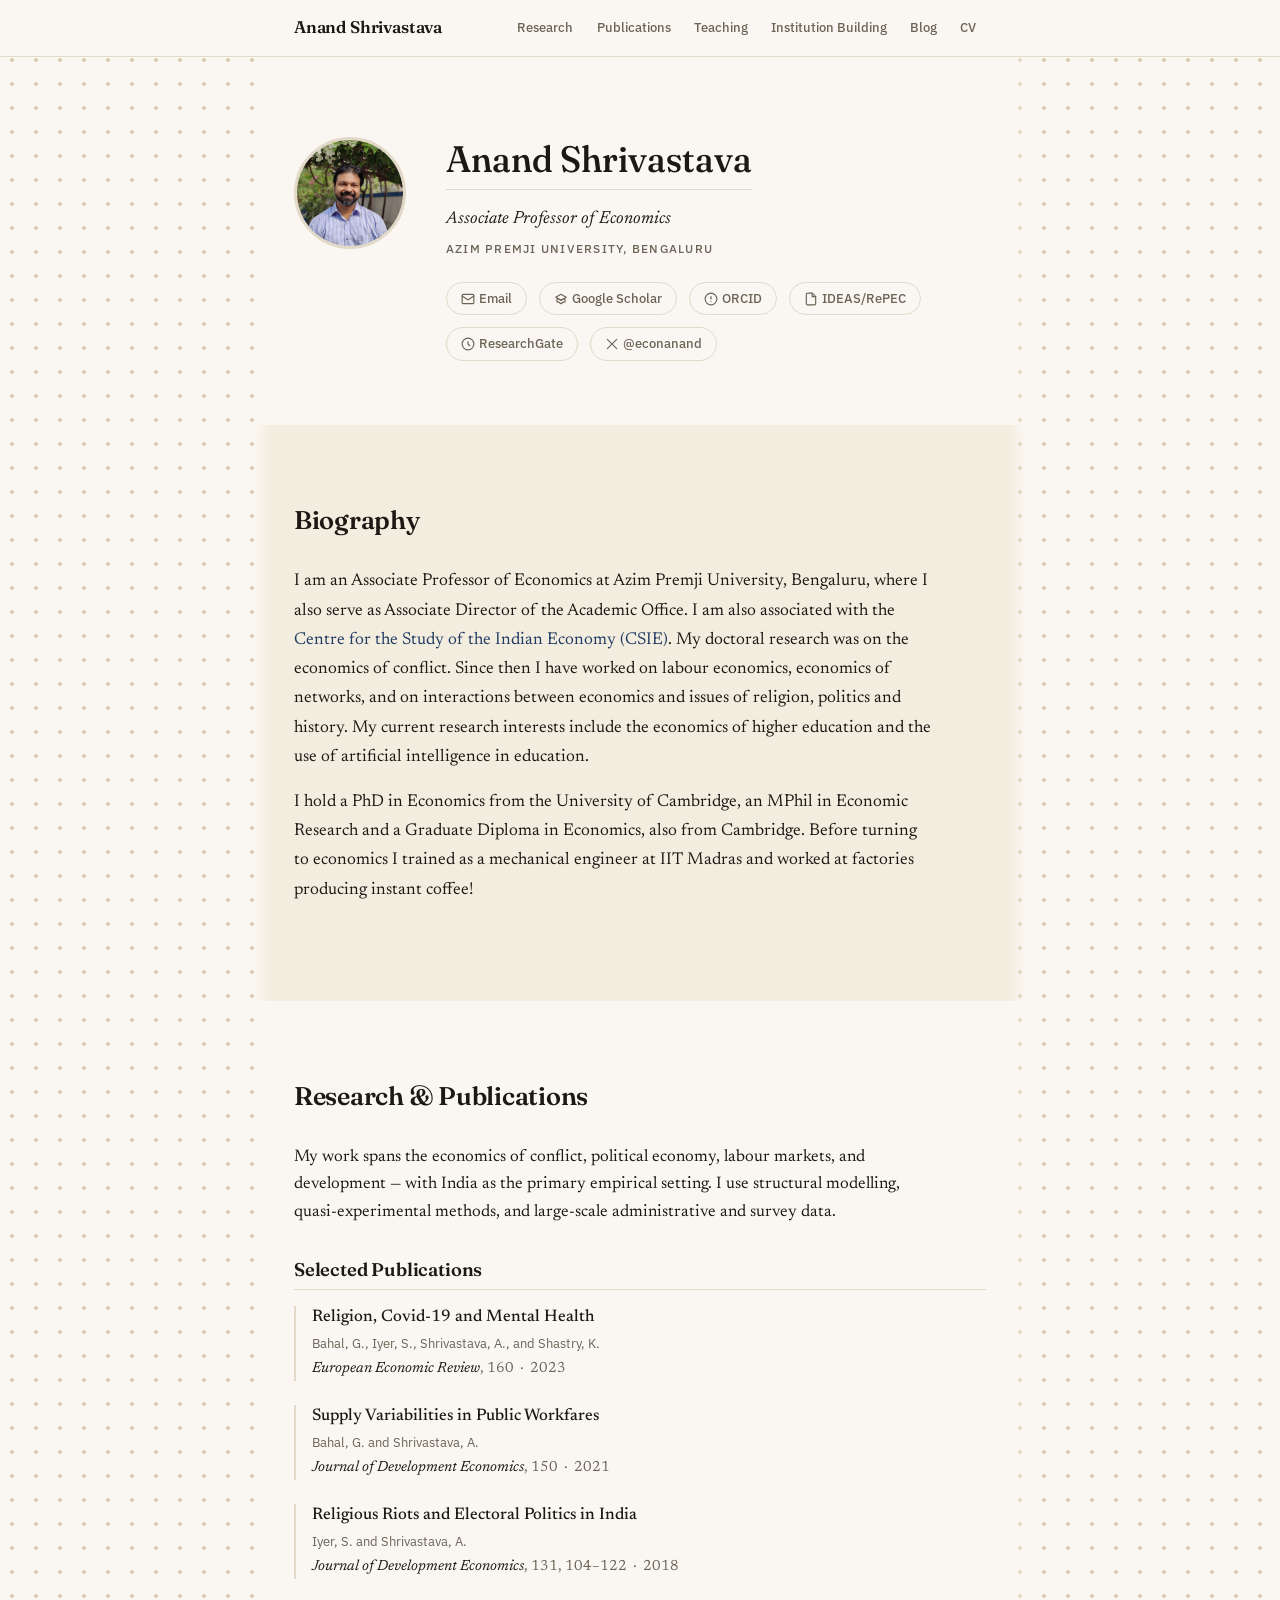
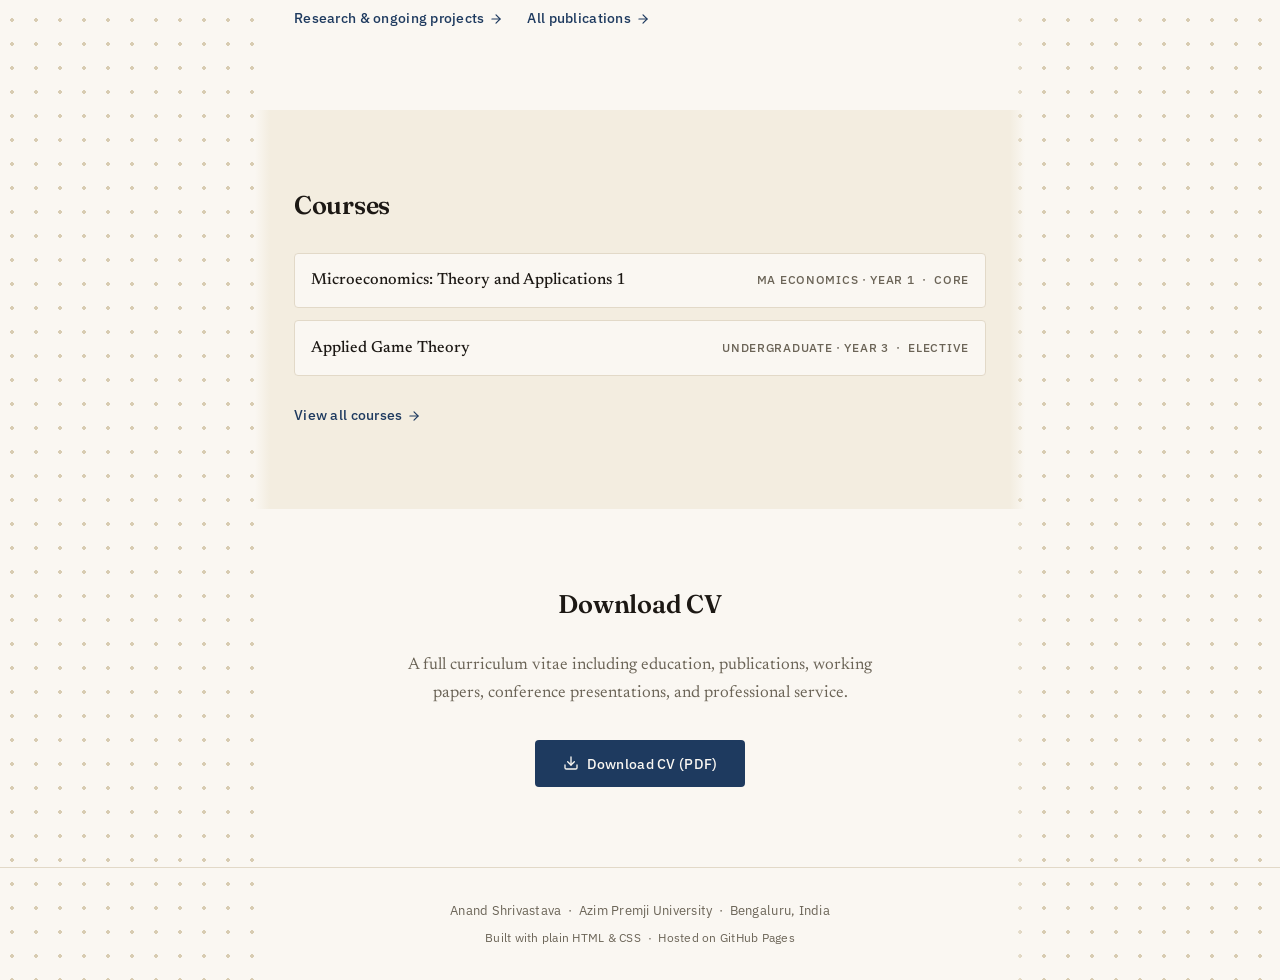
==== index.html @ 76257850 "Design QA pass: responsive nav, focus states, social meta, cleanup - Fix sticky nav clipping on mobi" ====
<!DOCTYPE html>
<html lang="en">
<head>
  <meta charset="UTF-8" />
  <meta name="viewport" content="width=device-width, initial-scale=1.0" />
  <title>Anand Shrivastava — Economist</title>
  <meta name="description" content="Anand Shrivastava — Associate Professor of Economics, Azim Premji University. Research in political economics, development economics, and applied microeconomics." />
  <link rel="preconnect" href="https://fonts.googleapis.com" />
  <link rel="preconnect" href="https://fonts.gstatic.com" crossorigin />
  <link href="https://fonts.googleapis.com/css2?family=Fraunces:opsz,wght@9..144,500;9..144,600;9..144,700&family=IBM+Plex+Sans:wght@400;500;600&family=Newsreader:ital,wght@0,400;0,500;1,400;1,500&display=swap" rel="stylesheet" />
  <meta property="og:type" content="website" />
  <meta property="og:url" content="https://anandshrivastava.in" />
  <meta property="og:title" content="Anand Shrivastava — Economist" />
  <meta property="og:description" content="Associate Professor of Economics at Azim Premji University. Research in political economics, development economics, labour markets, and networks." />
  <meta property="og:image" content="https://anandshrivastava.in/photo.jpg" />
  <meta name="twitter:card" content="summary" />
  <link rel="icon" type="image/svg+xml" href="favicon.svg" />
  <link rel="stylesheet" href="style.css" />
</head>

<body>

  <header id="topnav">
    <div class="container">
      <a href="index.html" class="nav-name">Anand Shrivastava</a>
      <nav aria-label="Site sections">
        <a href="research.html">Research</a>
        <a href="publications.html">Publications</a>
        <a href="teaching.html">Teaching</a>
        <a href="institution-building.html">Institution Building</a>
        <a href="blog.html">Blog</a>
        <a href="#cv">CV</a>
      </nav>
    </div>
  </header>

  <!-- HERO -->
  <section id="hero">
    <div class="container">
      <div class="hero-inner">

        <img src="photo.jpg" alt="Anand Shrivastava" class="avatar-photo">

        <div class="hero-text">
          <h1>Anand Shrivastava</h1>
          <p class="hero-tagline">Associate Professor of Economics</p>
          <p class="hero-inst">Azim Premji University, Bengaluru</p>

          <div class="hero-links">
            <a href="mailto:anand.shrivastava@apu.edu.in">
              <svg width="14" height="14" viewBox="0 0 24 24" fill="none" stroke="currentColor" stroke-width="2" stroke-linecap="round" stroke-linejoin="round"><rect x="2" y="4" width="20" height="16" rx="2"/><path d="m22 7-8.97 5.7a1.94 1.94 0 0 1-2.06 0L2 7"/></svg>
              Email
            </a>
            <a href="https://scholar.google.com/citations?user=zDyuGEgAAAAJ&hl=en" target="_blank" rel="noopener">
              <svg width="14" height="14" viewBox="0 0 24 24" fill="none" stroke="currentColor" stroke-width="2" stroke-linecap="round" stroke-linejoin="round"><path d="M12 14l9-5-9-5-9 5 9 5z"/><path d="M12 14l6.16-3.422a12.083 12.083 0 01.665 6.479A11.952 11.952 0 0012 20.055a11.952 11.952 0 00-6.824-2.998 12.078 12.078 0 01.665-6.479L12 14z"/></svg>
              Google Scholar
            </a>
            <a href="https://orcid.org/0000-0001-5872-5360" target="_blank" rel="noopener">
              <svg width="14" height="14" viewBox="0 0 24 24" fill="none" stroke="currentColor" stroke-width="2" stroke-linecap="round" stroke-linejoin="round"><circle cx="12" cy="12" r="10"/><line x1="12" y1="8" x2="12" y2="12"/><line x1="12" y1="16" x2="12.01" y2="16"/></svg>
              ORCID
            </a>
            <a href="https://econpapers.repec.org/RAS/psh938.htm" target="_blank" rel="noopener">
              <svg width="14" height="14" viewBox="0 0 24 24" fill="none" stroke="currentColor" stroke-width="2" stroke-linecap="round" stroke-linejoin="round"><path d="M14 2H6a2 2 0 0 0-2 2v16a2 2 0 0 0 2 2h12a2 2 0 0 0 2-2V8z"/><polyline points="14 2 14 8 20 8"/></svg>
              IDEAS/RePEC
            </a>
            <a href="https://www.researchgate.net/profile/Anand-Shrivastava-3" target="_blank" rel="noopener">
              <svg width="14" height="14" viewBox="0 0 24 24" fill="none" stroke="currentColor" stroke-width="2" stroke-linecap="round" stroke-linejoin="round"><circle cx="12" cy="12" r="10"/><path d="M12 8v4l3 3"/></svg>
              ResearchGate
            </a>
            <a href="https://x.com/econanand" target="_blank" rel="noopener">
              <svg width="14" height="14" viewBox="0 0 24 24" fill="none" stroke="currentColor" stroke-width="2" stroke-linecap="round" stroke-linejoin="round"><path d="M4 4l16 16M4 20L20 4"/></svg>
              @econanand
            </a>
          </div>
        </div>
      </div>
    </div>
  </section>

  <!-- ABOUT -->
  <section id="about">
    <div class="container">
      <h2 class="section-title">Biography</h2>

      <p>
        I am an Associate Professor of Economics at Azim Premji University, Bengaluru,
        where I also serve as Associate Director of the Academic Office. I am also
        associated with the <a href="https://azimpremjiuniversity.edu.in/centre-for-the-study-of-the-indian-economy-csie" target="_blank" rel="noopener">Centre for the Study of the Indian Economy (CSIE)</a>.
        My doctoral research was on the economics of conflict. Since then I have worked
        on labour economics, economics of networks, and on interactions between economics
        and issues of religion, politics and history. My current research interests include
        the economics of higher education and the use of artificial intelligence in education.
      </p>
      <p>
        I hold a PhD in Economics from the University of Cambridge, an MPhil in Economic
        Research and a Graduate Diploma in Economics, also from Cambridge. Before turning
        to economics I trained as a mechanical engineer at IIT Madras and worked at
        factories producing instant coffee!
      </p>
    </div>
  </section>

  <!-- RESEARCH OVERVIEW -->
  <section id="research-overview">
    <div class="container">
      <h2 class="section-title">Research &amp; Publications</h2>

      <p style="font-size:1.05rem; color:var(--text); max-width:640px;">
        My work spans the economics of conflict, political economy, labour markets,
        and development — with India as the primary empirical setting. I use structural
        modelling, quasi-experimental methods, and large-scale administrative and survey data.
      </p>

      <h3 class="subsection-title" style="margin-top:2rem;">Selected Publications</h3>
      <div class="pub-list">

        <div class="pub-item">
          <p class="pub-title"><a href="https://doi.org/10.1016/j.euroecorev.2023.104621" target="_blank" rel="noopener">Religion, Covid-19 and Mental Health</a></p>
          <p class="pub-authors">Bahal, G., Iyer, S., Shrivastava, A., and Shastry, K.</p>
          <p class="pub-venue"><em>European Economic Review</em>, 160 &nbsp;·&nbsp; 2023</p>
        </div>

        <div class="pub-item">
          <p class="pub-title"><a href="https://doi.org/10.1016/j.jdeveco.2020.102608" target="_blank" rel="noopener">Supply Variabilities in Public Workfares</a></p>
          <p class="pub-authors">Bahal, G. and Shrivastava, A.</p>
          <p class="pub-venue"><em>Journal of Development Economics</em>, 150 &nbsp;·&nbsp; 2021</p>
        </div>

        <div class="pub-item">
          <p class="pub-title"><a href="https://doi.org/10.1016/j.jdeveco.2017.11.003" target="_blank" rel="noopener">Religious Riots and Electoral Politics in India</a></p>
          <p class="pub-authors">Iyer, S. and Shrivastava, A.</p>
          <p class="pub-venue"><em>Journal of Development Economics</em>, 131, 104–122 &nbsp;·&nbsp; 2018</p>
        </div>

      </div>

      <div style="display:flex; gap:1.5rem; flex-wrap:wrap; margin-top:1.75rem;">
        <a href="research.html" class="view-more" style="margin-top:0;">
          Research &amp; ongoing projects
          <svg width="14" height="14" viewBox="0 0 24 24" fill="none" stroke="currentColor" stroke-width="2" stroke-linecap="round" stroke-linejoin="round"><path d="M5 12h14"/><path d="m12 5 7 7-7 7"/></svg>
        </a>
        <a href="publications.html" class="view-more" style="margin-top:0;">
          All publications
          <svg width="14" height="14" viewBox="0 0 24 24" fill="none" stroke="currentColor" stroke-width="2" stroke-linecap="round" stroke-linejoin="round"><path d="M5 12h14"/><path d="m12 5 7 7-7 7"/></svg>
        </a>
      </div>
    </div>
  </section>

  <!-- TEACHING OVERVIEW -->
  <section id="teaching-overview">
    <div class="container">
      <h2 class="section-title">Courses</h2>

      <div class="course-list">
        <div class="course-item">
          <span class="course-name">Microeconomics: Theory and Applications 1</span>
          <span class="course-meta">MA Economics · Year 1 &nbsp;·&nbsp; Core</span>
        </div>
        <div class="course-item">
          <span class="course-name">Applied Game Theory</span>
          <span class="course-meta">Undergraduate · Year 3 &nbsp;·&nbsp; Elective</span>
        </div>
      </div>

      <a href="teaching.html" class="view-more">
        View all courses
        <svg width="14" height="14" viewBox="0 0 24 24" fill="none" stroke="currentColor" stroke-width="2" stroke-linecap="round" stroke-linejoin="round"><path d="M5 12h14"/><path d="m12 5 7 7-7 7"/></svg>
      </a>
    </div>
  </section>

  <!-- CV -->
  <section id="cv">
    <div class="container">
      <h2 class="section-title">Download CV</h2>
      <p>
        A full curriculum vitae including education, publications, working papers,
        conference presentations, and professional service.
      </p>
      <a href="cv.pdf" class="btn-primary" download>
        <svg width="16" height="16" viewBox="0 0 24 24" fill="none" stroke="currentColor" stroke-width="2" stroke-linecap="round" stroke-linejoin="round"><path d="M21 15v4a2 2 0 0 1-2 2H5a2 2 0 0 1-2-2v-4"/><polyline points="7 10 12 15 17 10"/><line x1="12" y1="15" x2="12" y2="3"/></svg>
        Download CV (PDF)
      </a>
    </div>
  </section>

  <footer>
    <div class="container">
      <p>
        Anand Shrivastava &nbsp;·&nbsp;
        <a href="https://azimpremjiuniversity.edu.in/people/anand-shrivastava" target="_blank" rel="noopener">Azim Premji University</a>
        &nbsp;·&nbsp; Bengaluru, India
      </p>
      <p style="margin-top:0.4rem; font-size:0.75rem;">
        Built with plain HTML &amp; CSS &nbsp;·&nbsp; Hosted on
        <a href="https://pages.github.com" target="_blank" rel="noopener">GitHub Pages</a>
      </p>
    </div>
  </footer>

</body>
</html>
---- style.css ----
/* =====================================================================
   DESIGN TOKENS
   ===================================================================== */
:root {
  --font-serif:   'Newsreader', 'Iowan Old Style', Georgia, serif;
  --font-display: 'Fraunces', 'Iowan Old Style', Georgia, serif;
  --font-sans:    'IBM Plex Sans', system-ui, -apple-system, sans-serif;

  --accent:      #1e3a5f;   /* deep ink navy */
  --accent-dim:  #e1e7ef;   /* faint navy on paper */
  --text:        #1c1814;   /* warm ink */
  --muted:       #6b6457;   /* warm gray */
  --border:      #e2d9c8;   /* warm tan */
  --bg:          #faf7f2;   /* warm paper */
  --bg-alt:      #f3ede0;   /* cream */
  --max-w:       740px;
  --section-gap: 5rem;
}

/* =====================================================================
   RESET & BASE
   ===================================================================== */
*, *::before, *::after { box-sizing: border-box; margin: 0; padding: 0; }

html { scroll-behavior: smooth; font-size: 16px; }

body {
  font-family: var(--font-serif);
  color: var(--text);
  background-color: var(--bg);
  background-image: radial-gradient(circle, #d8ccb2 2px, transparent 2px);
  background-size: 24px 24px;
  line-height: 1.65;
  -webkit-font-smoothing: antialiased;
  text-rendering: optimizeLegibility;
}

a { color: var(--accent); text-decoration: none; }
a:hover { text-decoration: underline; }

/* Keyboard focus — visible only for keyboard users, not mouse clicks */
a:focus-visible,
button:focus-visible {
  outline: 2px solid var(--accent);
  outline-offset: 2px;
  border-radius: 2px;
}

h1, h2, h3 {
  font-family: var(--font-display);
  font-weight: 600;
  line-height: 1.2;
  letter-spacing: -0.01em;
}

ul { list-style: none; }

img { max-width: 100%; display: block; }

/* =====================================================================
   LAYOUT HELPERS
   ===================================================================== */
.container {
  max-width: var(--max-w);
  margin: 0 auto;
  padding: 0 1.5rem;
}

section {
  padding: var(--section-gap) 0;
  background: linear-gradient(
    to right,
    transparent calc(50% - 385px),
    var(--bg) calc(50% - 370px),
    var(--bg) calc(50% + 370px),
    transparent calc(50% + 385px)
  );
}
section:nth-of-type(even) {
  background: linear-gradient(
    to right,
    transparent calc(50% - 385px),
    var(--bg-alt) calc(50% - 370px),
    var(--bg-alt) calc(50% + 370px),
    transparent calc(50% + 385px)
  );
}

.section-label {
  font-family: var(--font-sans);
  font-size: 0.72rem;
  font-weight: 500;
  letter-spacing: 0.14em;
  text-transform: uppercase;
  color: var(--accent);
  margin-bottom: 0.6rem;
}

.section-title {
  font-size: 1.6rem;
  font-variation-settings: "opsz" 36;
  margin-bottom: 2rem;
  color: var(--text);
}

/* =====================================================================
   TOP NAV
   ===================================================================== */
#topnav {
  position: sticky;
  top: 0;
  z-index: 100;
  background: rgba(250, 247, 242, 0.9);
  backdrop-filter: blur(8px);
  -webkit-backdrop-filter: blur(8px);
  border-bottom: 1px solid var(--border);
}

#topnav .container {
  display: flex;
  align-items: center;
  justify-content: space-between;
  min-height: 3.5rem;
  gap: 1rem;
}

#topnav .nav-name {
  font-family: var(--font-display);
  font-weight: 600;
  font-size: 1.05rem;
  color: var(--text);
  white-space: nowrap;
  flex-shrink: 0;
  letter-spacing: -0.01em;
}

#topnav .nav-name:hover { text-decoration: none; color: var(--accent); }

#topnav nav {
  display: flex;
  gap: 0.25rem;
  flex-wrap: wrap;
  justify-content: flex-end;
}

#topnav nav a {
  font-family: var(--font-sans);
  font-size: 0.82rem;
  font-weight: 500;
  color: var(--muted);
  padding: 0.3rem 0.6rem;
  border-radius: 4px;
  transition: color 0.15s, background 0.15s;
}

#topnav nav a:hover,
#topnav nav a.active {
  color: var(--accent);
  background: var(--accent-dim);
  text-decoration: none;
}

/* =====================================================================
   HERO
   ===================================================================== */
#hero {
  padding: 5rem 0 4rem;
  background: linear-gradient(
    to right,
    transparent calc(50% - 385px),
    var(--bg) calc(50% - 370px),
    var(--bg) calc(50% + 370px),
    transparent calc(50% + 385px)
  );
}

.hero-inner {
  display: flex;
  align-items: flex-start;
  gap: 2.5rem;
}

.avatar-photo {
  width: 112px;
  height: 112px;
  border-radius: 50%;
  object-fit: cover;
  flex-shrink: 0;
  border: 3px solid var(--border);
}

.hero-text h1 {
  font-family: var(--font-display);
  font-size: clamp(1.7rem, 4vw, 2.3rem);
  font-variation-settings: "opsz" 72, "SOFT" 50;
  font-weight: 500;
  margin-bottom: 0.9rem;
  letter-spacing: 0;
  display: inline-block;
  padding-bottom: 0.5rem;
  border-bottom: 1px solid var(--border);
}

.hero-tagline {
  font-family: var(--font-serif);
  font-style: italic;
  font-size: 1.1rem;
  color: var(--text);
  margin-bottom: 0.25rem;
}

.hero-inst {
  font-family: var(--font-sans);
  font-size: 0.78rem;
  font-weight: 500;
  color: var(--muted);
  margin-bottom: 1.5rem;
  text-transform: uppercase;
  letter-spacing: 0.1em;
}

.hero-links {
  display: flex;
  flex-wrap: wrap;
  gap: 0.75rem;
}

.hero-links a {
  font-family: var(--font-sans);
  display: inline-flex;
  align-items: center;
  gap: 0.3rem;
  font-size: 0.82rem;
  font-weight: 500;
  color: var(--muted);
  background: var(--bg);
  border: 1px solid var(--border);
  border-radius: 20px;
  padding: 0.3rem 0.85rem;
  transition: color 0.15s, border-color 0.15s;
}

.hero-links a:hover {
  color: var(--accent);
  border-color: var(--accent);
  text-decoration: none;
}

/* =====================================================================
   ABOUT
   ===================================================================== */
#about p {
  font-size: 1.075rem;
  color: var(--text);
  max-width: 640px;
  margin-bottom: 1rem;
  line-height: 1.7;
}

/* =====================================================================
   PUBLICATIONS / PUB LIST
   ===================================================================== */
.pub-list { display: flex; flex-direction: column; gap: 1.5rem; }

.pub-item {
  padding-left: 1rem;
  border-left: 2px solid var(--border);
  transition: border-color 0.15s;
}

.pub-item:hover { border-left-color: var(--accent); }

.pub-title {
  font-family: var(--font-serif);
  font-size: 1.05rem;
  font-weight: 500;
  color: var(--text);
  margin-bottom: 0.2rem;
  line-height: 1.4;
}

.pub-authors {
  font-family: var(--font-sans);
  font-size: 0.82rem;
  font-weight: 400;
  color: var(--muted);
  margin-bottom: 0.15rem;
}

.pub-venue {
  font-family: var(--font-serif);
  font-size: 0.92rem;
  color: var(--muted);
}

.pub-venue em { font-style: italic; color: var(--text); }

.pub-title a { color: var(--text); }

.pub-title a:hover {
  color: var(--accent);
  text-decoration: underline;
}

.pub-badge {
  font-family: var(--font-sans);
  display: inline-block;
  font-size: 0.7rem;
  font-weight: 500;
  background: var(--accent-dim);
  color: var(--accent);
  border-radius: 2px;
  padding: 0.12rem 0.5rem;
  margin-left: 0.5rem;
  vertical-align: middle;
  letter-spacing: 0.05em;
  text-transform: uppercase;
}

/* =====================================================================
   SUBSECTION TITLES & PROJECT LIST
   ===================================================================== */
.subsection-title {
  font-family: var(--font-display);
  font-size: 1.15rem;
  font-weight: 600;
  color: var(--text);
  margin-bottom: 1rem;
  padding-bottom: 0.5rem;
  border-bottom: 1px solid var(--border);
}

.project-list li {
  padding: 0.85rem 0;
  border-bottom: 1px solid var(--border);
  font-family: var(--font-serif);
  font-size: 1rem;
  color: var(--text);
  line-height: 1.55;
}

.project-list li:last-child { border-bottom: none; }

.project-list li strong { color: var(--text); font-weight: 500; }

.project-collab {
  font-family: var(--font-serif);
  font-style: italic;
  display: block;
  font-size: 0.9rem;
  color: var(--muted);
  margin-top: 0.25rem;
}

/* =====================================================================
   RESEARCH — interactive two-column layout
   ===================================================================== */
.research-layout {
  display: grid;
  grid-template-columns: 175px 1fr;
  gap: 3rem;
  align-items: start;
}

.research-sidebar {
  position: sticky;
  top: 4.5rem;
}

.sidebar-label {
  font-family: var(--font-sans);
  font-size: 0.7rem;
  font-weight: 500;
  letter-spacing: 0.12em;
  text-transform: uppercase;
  color: var(--muted);
  margin-bottom: 0.75rem;
}

.theme-pills {
  display: flex;
  flex-direction: column;
  gap: 0.45rem;
}

.theme-pill {
  display: block;
  width: 100%;
  padding: 0.4rem 0.85rem;
  border-radius: 20px;
  font-family: var(--font-sans);
  font-size: 0.8rem;
  font-weight: 500;
  color: var(--muted);
  background: var(--bg);
  border: 1px solid var(--border);
  cursor: pointer;
  text-align: left;
  line-height: 1.4;
  transition: color 0.15s, background 0.15s, border-color 0.15s;
}

.theme-pill:hover {
  color: var(--accent);
  border-color: var(--accent);
  background: var(--accent-dim);
}

.theme-pill.active {
  color: var(--accent);
  background: var(--accent-dim);
  border-color: var(--accent);
  font-weight: 600;
}

.research-narrative { min-width: 0; }

.research-para {
  font-family: var(--font-serif);
  font-size: 1.075rem;
  color: var(--text);
  margin-bottom: 1.25rem;
  padding: 0.5rem 0.75rem;
  margin-left: -0.75rem;
  border-radius: 6px;
  line-height: 1.7;
}

.research-para:last-child { margin-bottom: 0; }

@keyframes highlight-fade {
  0%   { background-color: #f5e9c4; }
  65%  { background-color: #f5e9c4; }
  100% { background-color: transparent; }
}

.research-para.highlight {
  animation: highlight-fade 2s ease forwards;
}

/* =====================================================================
   TEACHING — summary list (homepage)
   ===================================================================== */
.course-list { display: flex; flex-direction: column; gap: 0.75rem; }

.course-item {
  display: flex;
  align-items: baseline;
  justify-content: space-between;
  gap: 1rem;
  padding: 0.85rem 1rem;
  background: var(--bg);
  border: 1px solid var(--border);
  border-radius: 4px;
  flex-wrap: wrap;
}

.course-name {
  font-family: var(--font-serif);
  font-size: 1rem;
  font-weight: 500;
  color: var(--text);
}

.course-meta {
  font-family: var(--font-sans);
  font-size: 0.74rem;
  font-weight: 500;
  color: var(--muted);
  white-space: nowrap;
  letter-spacing: 0.06em;
  text-transform: uppercase;
}

/* =====================================================================
   TEACHING — detailed course cards (teaching page)
   ===================================================================== */
.course-cards {
  display: flex;
  flex-direction: column;
  gap: 2rem;
}

.course-card {
  padding: 1.5rem;
  border: 1px solid var(--border);
  border-radius: 4px;
  background: var(--bg);
}

.course-card-header {
  display: flex;
  align-items: flex-start;
  justify-content: space-between;
  gap: 1rem;
  margin-bottom: 1rem;
  flex-wrap: wrap;
}

.course-card-title {
  font-family: var(--font-display);
  font-size: 1.2rem;
  font-weight: 600;
  color: var(--text);
  line-height: 1.3;
  letter-spacing: -0.01em;
}

.course-tags {
  display: flex;
  gap: 0.4rem;
  flex-wrap: wrap;
  flex-shrink: 0;
}

.course-tag {
  font-family: var(--font-sans);
  display: inline-block;
  font-size: 0.7rem;
  font-weight: 500;
  background: var(--accent-dim);
  color: var(--accent);
  border-radius: 2px;
  padding: 0.18rem 0.5rem;
  white-space: nowrap;
  letter-spacing: 0.05em;
  text-transform: uppercase;
}

.course-desc {
  font-family: var(--font-serif);
  font-size: 1rem;
  color: var(--text);
  line-height: 1.7;
  margin-bottom: 1.25rem;
}

.course-materials-note {
  font-family: var(--font-serif);
  font-style: italic;
  font-size: 0.88rem;
  color: var(--muted);
  margin-top: 1.25rem;
  padding-top: 0.75rem;
  border-top: 1px solid var(--border);
}

.course-materials {
  margin-top: 1.25rem;
  padding-top: 0.75rem;
  border-top: 1px solid var(--border);
}

/* =====================================================================
   CV
   ===================================================================== */
#cv { text-align: center; }

#cv p {
  font-family: var(--font-serif);
  color: var(--muted);
  font-size: 1.05rem;
  margin-bottom: 2rem;
  max-width: 480px;
  margin-left: auto;
  margin-right: auto;
}

.btn-primary {
  font-family: var(--font-sans);
  display: inline-flex;
  align-items: center;
  gap: 0.5rem;
  background: var(--accent);
  color: var(--bg);
  font-size: 0.9rem;
  font-weight: 500;
  padding: 0.75rem 1.75rem;
  border-radius: 4px;
  letter-spacing: 0.02em;
  transition: opacity 0.15s, transform 0.15s;
}

.btn-primary:hover {
  opacity: 0.92;
  text-decoration: none;
  transform: translateY(-1px);
}

/* =====================================================================
   VIEW-MORE LINK
   ===================================================================== */
.view-more {
  font-family: var(--font-sans);
  display: inline-flex;
  align-items: center;
  gap: 0.3rem;
  margin-top: 1.75rem;
  font-size: 0.88rem;
  font-weight: 500;
  color: var(--accent);
  letter-spacing: 0.02em;
}

.view-more:hover { text-decoration: underline; }

/* =====================================================================
   PAGE HEADER (sub-pages)
   ===================================================================== */
.page-header {
  padding: 4rem 0 3rem;
  background: linear-gradient(
    to right,
    transparent calc(50% - 385px),
    var(--bg) calc(50% - 370px),
    var(--bg) calc(50% + 370px),
    transparent calc(50% + 385px)
  );
  border-bottom: 1px solid var(--border);
}

.page-header .section-label { margin-bottom: 0.4rem; }

.page-header h1 {
  font-family: var(--font-display);
  font-style: italic;
  font-weight: 500;
  font-size: clamp(2rem, 5.5vw, 3rem);
  font-variation-settings: "opsz" 96, "SOFT" 50;
  letter-spacing: -0.015em;
}

.page-header h1 .amp {
  font-style: normal;
  font-weight: 400;
  color: var(--muted);
  margin: 0 0.05em;
}

/* =====================================================================
   FOOTER
   ===================================================================== */
footer {
  border-top: 1px solid var(--border);
  padding: 2rem 0;
  text-align: center;
  font-family: var(--font-sans);
  font-size: 0.8rem;
  color: var(--muted);
  letter-spacing: 0.02em;
  background: linear-gradient(
    to right,
    transparent calc(50% - 385px),
    var(--bg) calc(50% - 370px),
    var(--bg) calc(50% + 370px),
    transparent calc(50% + 385px)
  );
}

footer a { color: var(--muted); }
footer a:hover { color: var(--accent); }

/* =====================================================================
   COURSE PAGE — back link, intro, lecture notes
   ===================================================================== */
.back-link {
  display: inline-block;
  font-family: var(--font-sans);
  font-size: 0.78rem;
  font-weight: 500;
  color: var(--muted);
  letter-spacing: 0.02em;
  margin-bottom: 0.85rem;
}

.back-link:hover {
  color: var(--accent);
  text-decoration: none;
}

#course-intro p,
#blog-intro p {
  font-size: 1.075rem;
  color: var(--text);
  max-width: 640px;
  margin-bottom: 1rem;
  line-height: 1.7;
}

.post-excerpt {
  font-family: var(--font-serif);
  font-size: 0.95rem;
  color: var(--text);
  margin-top: 0.4rem;
  line-height: 1.6;
}

.course-page-tags {
  display: flex;
  gap: 0.4rem;
  flex-wrap: wrap;
  margin-bottom: 1.25rem;
}

.lecture-list {
  list-style: none;
  display: flex;
  flex-direction: column;
}

.lecture-list li {
  display: flex;
  align-items: baseline;
  gap: 1rem;
  padding: 0.85rem 0;
  border-bottom: 1px solid var(--border);
  font-family: var(--font-serif);
}

.lecture-list li:last-child { border-bottom: none; }

.lec-num {
  flex-shrink: 0;
  width: 2rem;
  font-family: var(--font-display);
  font-style: italic;
  font-variation-settings: "opsz" 24;
  color: var(--muted);
  font-size: 1.05rem;
  text-align: right;
  padding-right: 0.5rem;
}

.lec-title {
  flex: 1;
  font-size: 1.025rem;
  color: var(--text);
  line-height: 1.4;
}

.lec-pdfs {
  display: inline-flex;
  gap: 0.5rem;
  flex-shrink: 0;
}

.lec-pdf {
  font-family: var(--font-sans);
  font-size: 0.7rem;
  font-weight: 500;
  letter-spacing: 0.08em;
  text-transform: uppercase;
  color: var(--accent);
  white-space: nowrap;
  border: 1px solid var(--border);
  border-radius: 2px;
  padding: 0.22rem 0.6rem;
  transition: color 0.15s, border-color 0.15s, background 0.15s;
}

.lec-pdf:hover {
  text-decoration: none;
  border-color: var(--accent);
  background: var(--accent-dim);
}

/* =====================================================================
   RESPONSIVE
   ===================================================================== */
@media (max-width: 900px) {
  body {
    background-image: none;
  }
  #hero, .page-header, section, section:nth-of-type(even), footer {
    background: var(--bg);
  }
  section:nth-of-type(even) {
    background: var(--bg-alt);
  }
}

@media (max-width: 600px) {
  :root { --section-gap: 3.5rem; }

  .hero-inner { flex-direction: column; gap: 1.5rem; }

  .avatar-photo { width: 80px; height: 80px; }

  #topnav nav a { font-size: 0.76rem; padding: 0.25rem 0.45rem; }

  .research-layout {
    grid-template-columns: 1fr;
    gap: 1.5rem;
  }

  .research-sidebar { position: static; }

  .theme-pills { flex-direction: row; flex-wrap: wrap; }

  .theme-pill { width: auto; }

  .course-item { flex-direction: column; gap: 0.25rem; }

}

/* =====================================================================
   ANCHOR OFFSET & MOTION PREFERENCES
   ===================================================================== */
/* Keep anchored sections clear of the sticky nav when jumped to */
section[id],
.page-header { scroll-margin-top: 4.5rem; }

@media (prefers-reduced-motion: reduce) {
  html { scroll-behavior: auto; }
  .research-para.highlight { animation: none; }
  .btn-primary:hover { transform: none; }
}
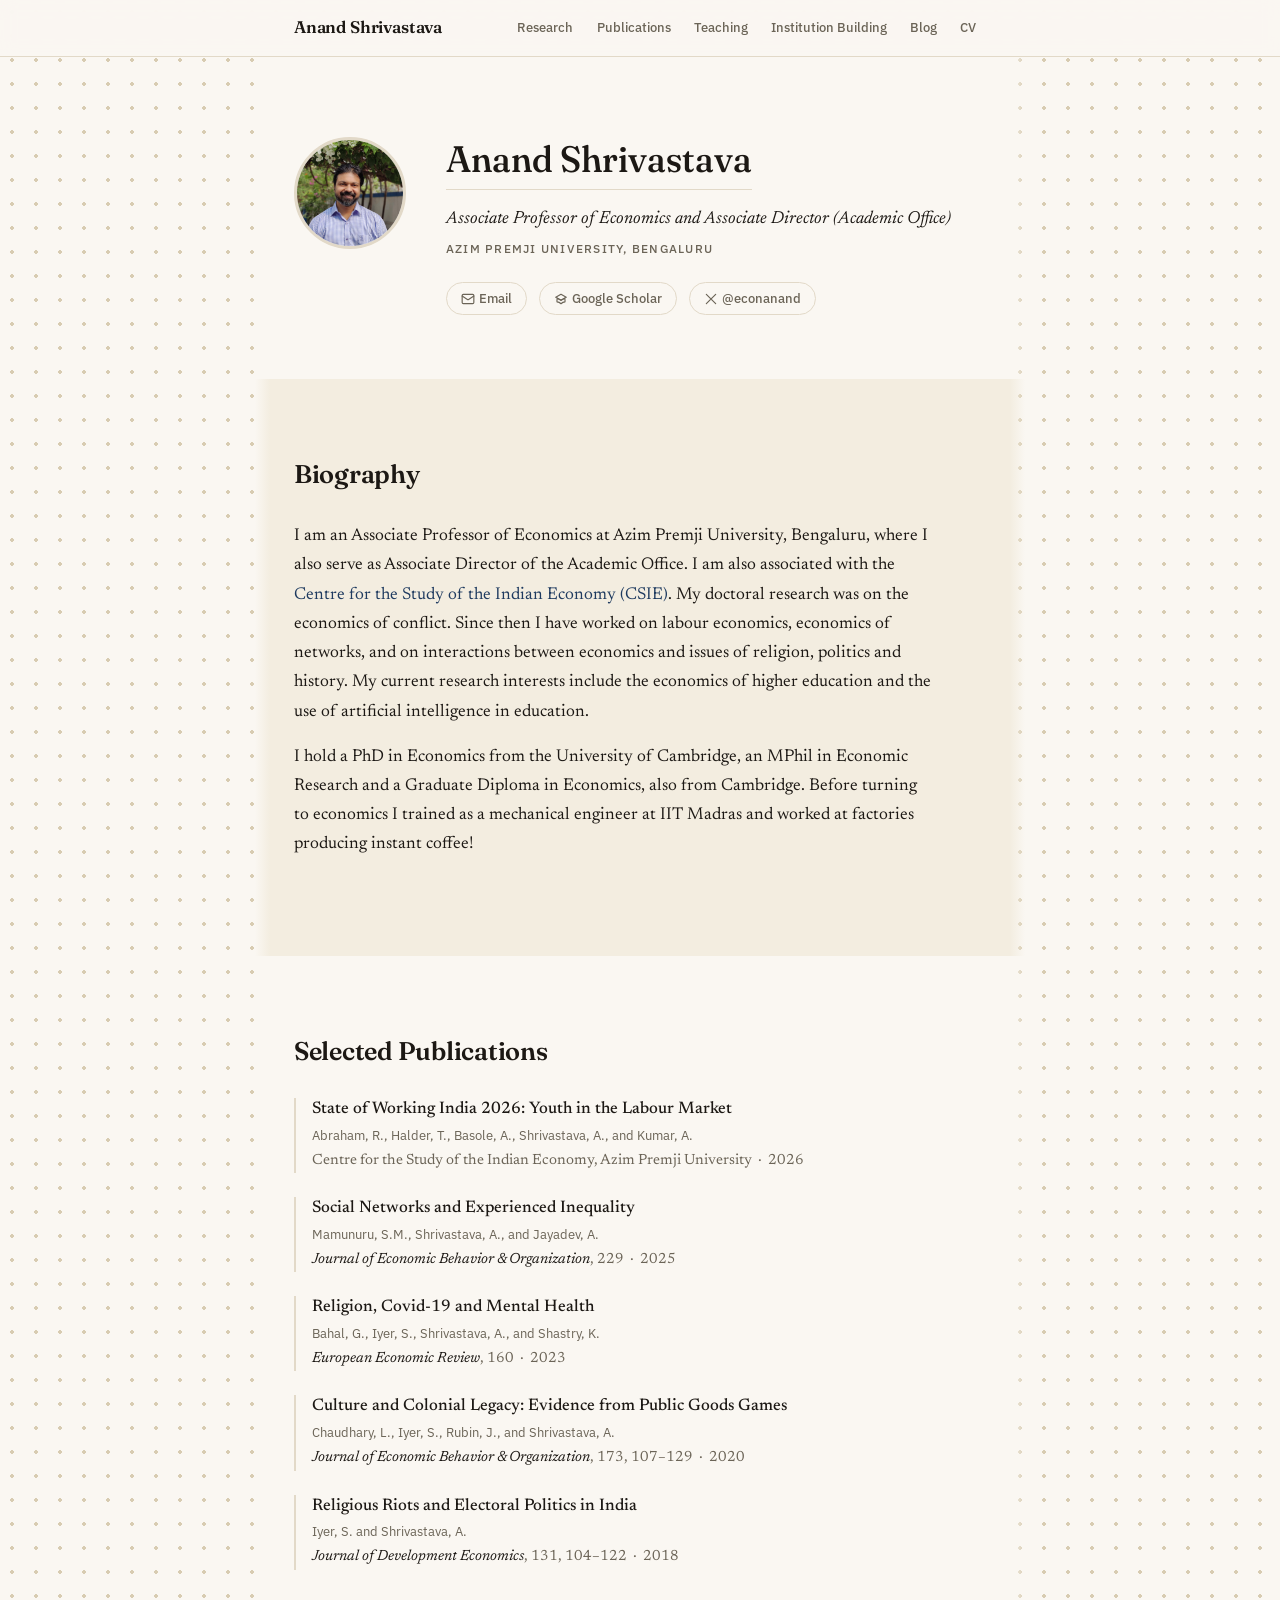
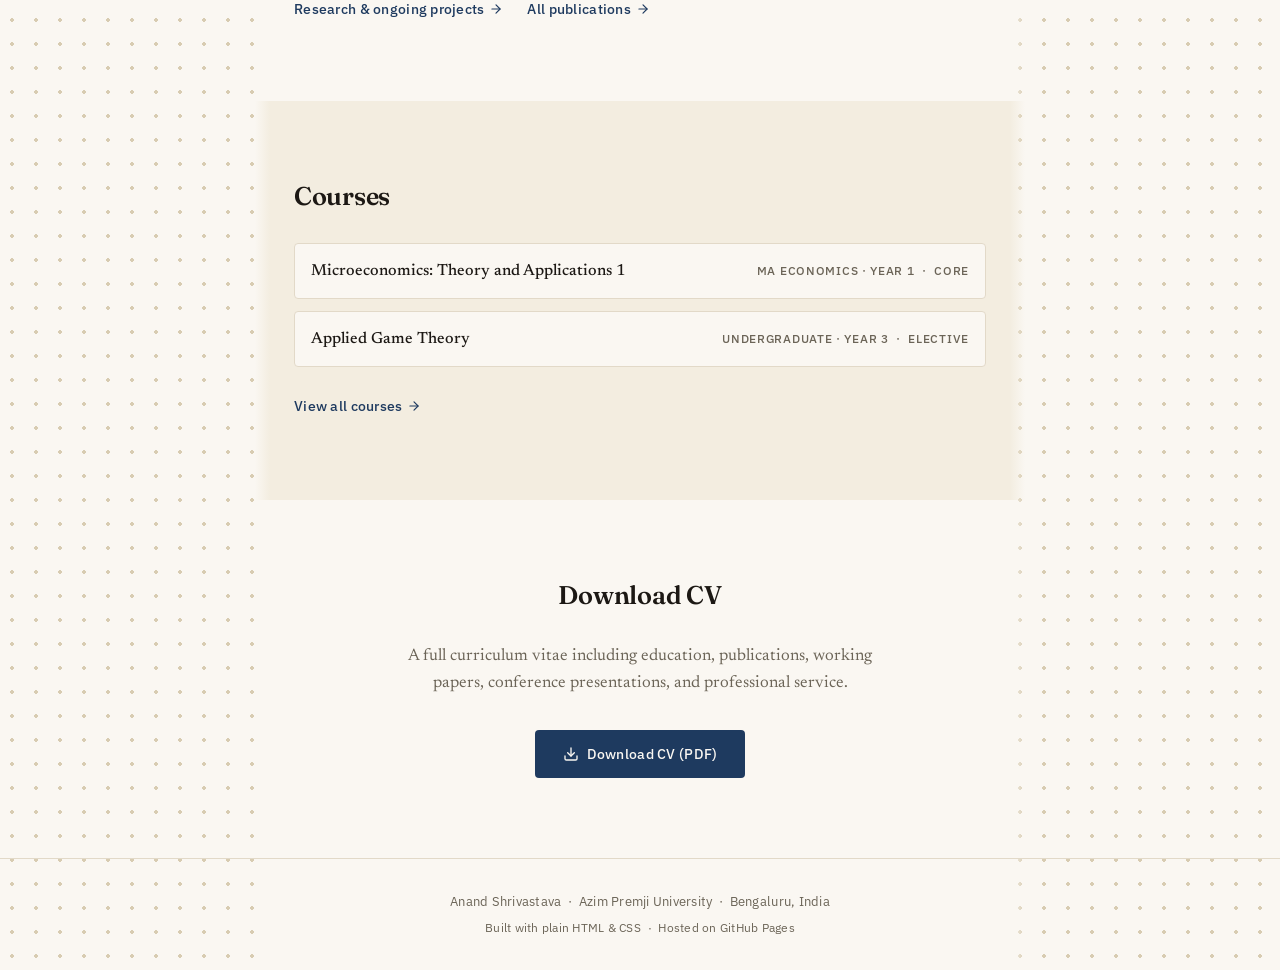
==== commit 032e7182: "Content review pass: landing, research, and publications pages Landing: surface Associate Director r" ====
--- a/index.html
+++ b/index.html
@@ -43,7 +43,7 @@
 
         <div class="hero-text">
           <h1>Anand Shrivastava</h1>
-          <p class="hero-tagline">Associate Professor of Economics</p>
+          <p class="hero-tagline">Associate Professor of Economics and Associate Director (Academic Office)</p>
           <p class="hero-inst">Azim Premji University, Bengaluru</p>
 
           <div class="hero-links">
@@ -54,18 +54,6 @@
             <a href="https://scholar.google.com/citations?user=zDyuGEgAAAAJ&hl=en" target="_blank" rel="noopener">
               <svg width="14" height="14" viewBox="0 0 24 24" fill="none" stroke="currentColor" stroke-width="2" stroke-linecap="round" stroke-linejoin="round"><path d="M12 14l9-5-9-5-9 5 9 5z"/><path d="M12 14l6.16-3.422a12.083 12.083 0 01.665 6.479A11.952 11.952 0 0012 20.055a11.952 11.952 0 00-6.824-2.998 12.078 12.078 0 01.665-6.479L12 14z"/></svg>
               Google Scholar
-            </a>
-            <a href="https://orcid.org/0000-0001-5872-5360" target="_blank" rel="noopener">
-              <svg width="14" height="14" viewBox="0 0 24 24" fill="none" stroke="currentColor" stroke-width="2" stroke-linecap="round" stroke-linejoin="round"><circle cx="12" cy="12" r="10"/><line x1="12" y1="8" x2="12" y2="12"/><line x1="12" y1="16" x2="12.01" y2="16"/></svg>
-              ORCID
-            </a>
-            <a href="https://econpapers.repec.org/RAS/psh938.htm" target="_blank" rel="noopener">
-              <svg width="14" height="14" viewBox="0 0 24 24" fill="none" stroke="currentColor" stroke-width="2" stroke-linecap="round" stroke-linejoin="round"><path d="M14 2H6a2 2 0 0 0-2 2v16a2 2 0 0 0 2 2h12a2 2 0 0 0 2-2V8z"/><polyline points="14 2 14 8 20 8"/></svg>
-              IDEAS/RePEC
-            </a>
-            <a href="https://www.researchgate.net/profile/Anand-Shrivastava-3" target="_blank" rel="noopener">
-              <svg width="14" height="14" viewBox="0 0 24 24" fill="none" stroke="currentColor" stroke-width="2" stroke-linecap="round" stroke-linejoin="round"><circle cx="12" cy="12" r="10"/><path d="M12 8v4l3 3"/></svg>
-              ResearchGate
             </a>
             <a href="https://x.com/econanand" target="_blank" rel="noopener">
               <svg width="14" height="14" viewBox="0 0 24 24" fill="none" stroke="currentColor" stroke-width="2" stroke-linecap="round" stroke-linejoin="round"><path d="M4 4l16 16M4 20L20 4"/></svg>
@@ -103,16 +91,21 @@
   <!-- RESEARCH OVERVIEW -->
   <section id="research-overview">
     <div class="container">
-      <h2 class="section-title">Research &amp; Publications</h2>
+      <h2 class="section-title">Selected Publications</h2>
 
-      <p style="font-size:1.05rem; color:var(--text); max-width:640px;">
-        My work spans the economics of conflict, political economy, labour markets,
-        and development — with India as the primary empirical setting. I use structural
-        modelling, quasi-experimental methods, and large-scale administrative and survey data.
-      </p>
+      <div class="pub-list">
 
-      <h3 class="subsection-title" style="margin-top:2rem;">Selected Publications</h3>
-      <div class="pub-list">
+        <div class="pub-item">
+          <p class="pub-title"><a href="https://azimpremjiuniversity.edu.in/publications/2026/report/swi-2026" target="_blank" rel="noopener">State of Working India 2026: Youth in the Labour Market</a></p>
+          <p class="pub-authors">Abraham, R., Halder, T., Basole, A., Shrivastava, A., and Kumar, A.</p>
+          <p class="pub-venue">Centre for the Study of the Indian Economy, Azim Premji University &nbsp;·&nbsp; 2026</p>
+        </div>
+
+        <div class="pub-item">
+          <p class="pub-title"><a href="https://doi.org/10.1016/j.jebo.2024.106799" target="_blank" rel="noopener">Social Networks and Experienced Inequality</a></p>
+          <p class="pub-authors">Mamunuru, S.M., Shrivastava, A., and Jayadev, A.</p>
+          <p class="pub-venue"><em>Journal of Economic Behavior &amp; Organization</em>, 229 &nbsp;·&nbsp; 2025</p>
+        </div>
 
         <div class="pub-item">
           <p class="pub-title"><a href="https://doi.org/10.1016/j.euroecorev.2023.104621" target="_blank" rel="noopener">Religion, Covid-19 and Mental Health</a></p>
@@ -121,9 +114,9 @@
         </div>
 
         <div class="pub-item">
-          <p class="pub-title"><a href="https://doi.org/10.1016/j.jdeveco.2020.102608" target="_blank" rel="noopener">Supply Variabilities in Public Workfares</a></p>
-          <p class="pub-authors">Bahal, G. and Shrivastava, A.</p>
-          <p class="pub-venue"><em>Journal of Development Economics</em>, 150 &nbsp;·&nbsp; 2021</p>
+          <p class="pub-title"><a href="https://doi.org/10.1016/j.jebo.2020.03.005" target="_blank" rel="noopener">Culture and Colonial Legacy: Evidence from Public Goods Games</a></p>
+          <p class="pub-authors">Chaudhary, L., Iyer, S., Rubin, J., and Shrivastava, A.</p>
+          <p class="pub-venue"><em>Journal of Economic Behavior &amp; Organization</em>, 173, 107–129 &nbsp;·&nbsp; 2020</p>
         </div>
 
         <div class="pub-item">
--- a/style.css
+++ b/style.css
@@ -637,6 +637,24 @@
   margin: 0 0.05em;
 }
 
+/* On-this-page jump links (used on long sub-pages) */
+.page-nav {
+  margin-top: 1.4rem;
+  font-family: var(--font-sans);
+  font-size: 0.8rem;
+  font-weight: 500;
+  line-height: 1.9;
+}
+
+.page-nav a { color: var(--muted); white-space: nowrap; }
+.page-nav a:hover { color: var(--accent); text-decoration: none; }
+
+.page-nav a:not(:last-child)::after {
+  content: "·";
+  color: var(--border);
+  margin: 0 0.55rem 0 0.85rem;
+}
+
 /* =====================================================================
    FOOTER
    ===================================================================== */
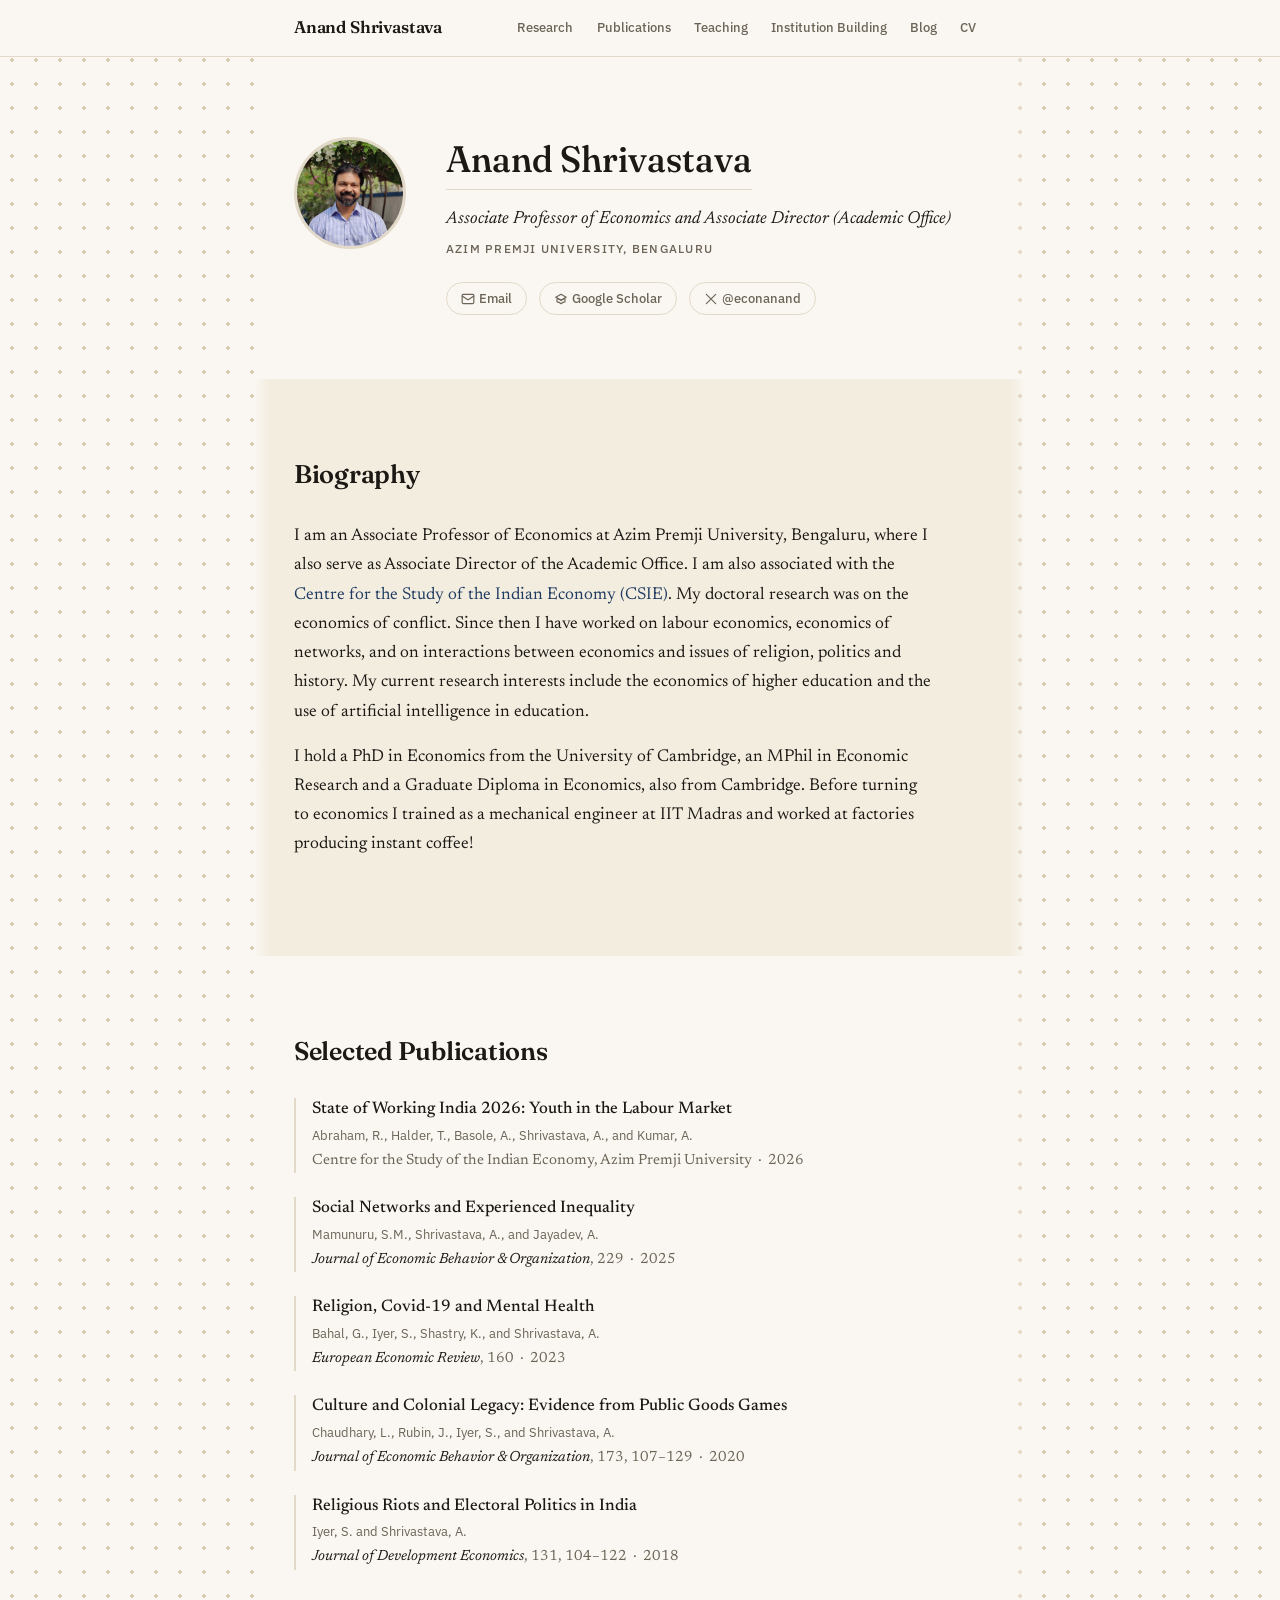
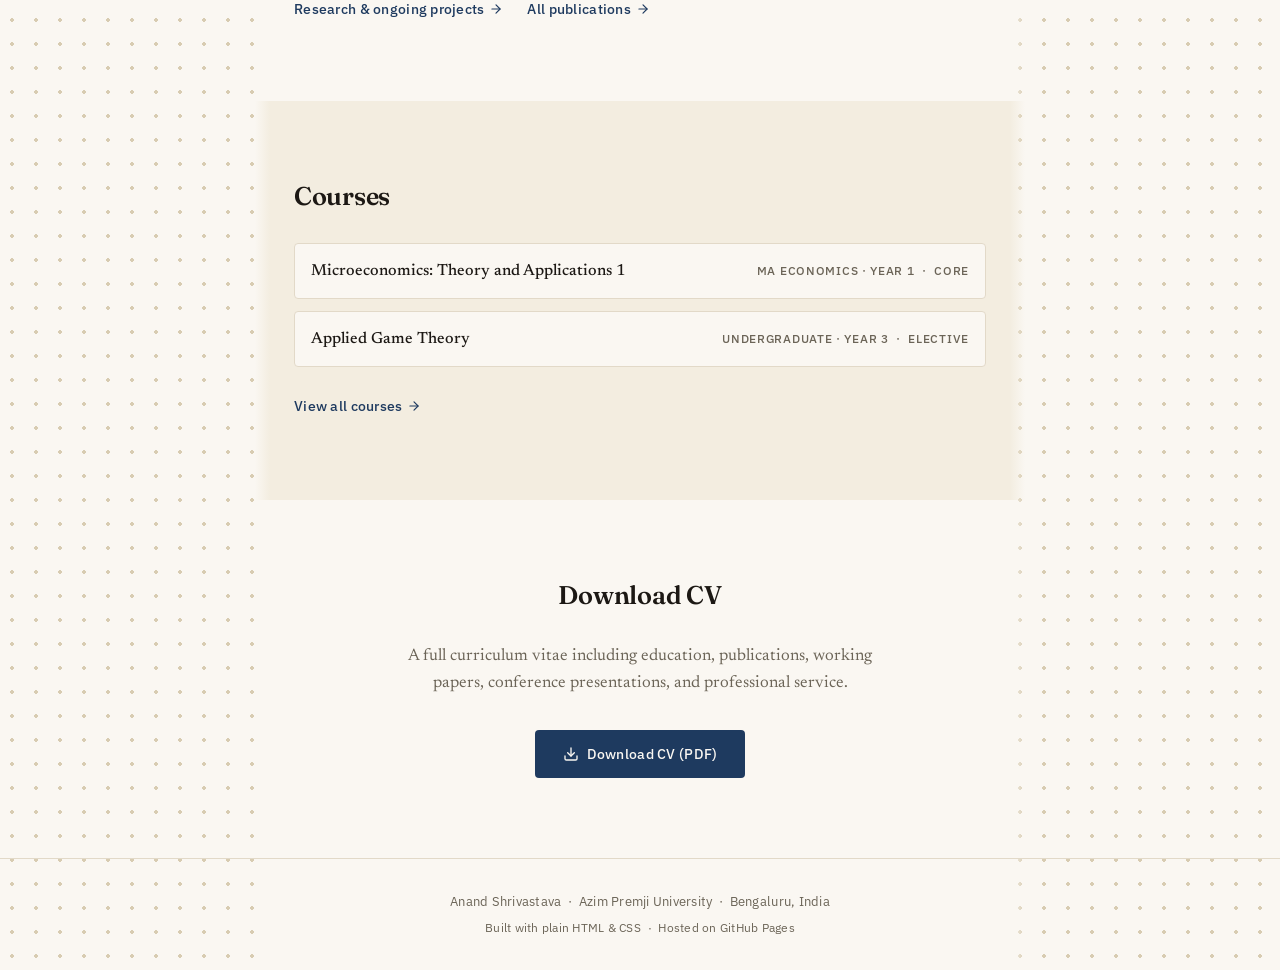
==== commit a0967925: "Fix author order on two journal articles Correct the author ordering for the Religion, Covid-19 and " ====
--- a/index.html
+++ b/index.html
@@ -109,13 +109,13 @@
 
         <div class="pub-item">
           <p class="pub-title"><a href="https://doi.org/10.1016/j.euroecorev.2023.104621" target="_blank" rel="noopener">Religion, Covid-19 and Mental Health</a></p>
-          <p class="pub-authors">Bahal, G., Iyer, S., Shrivastava, A., and Shastry, K.</p>
+          <p class="pub-authors">Bahal, G., Iyer, S., Shastry, K., and Shrivastava, A.</p>
           <p class="pub-venue"><em>European Economic Review</em>, 160 &nbsp;·&nbsp; 2023</p>
         </div>
 
         <div class="pub-item">
           <p class="pub-title"><a href="https://doi.org/10.1016/j.jebo.2020.03.005" target="_blank" rel="noopener">Culture and Colonial Legacy: Evidence from Public Goods Games</a></p>
-          <p class="pub-authors">Chaudhary, L., Iyer, S., Rubin, J., and Shrivastava, A.</p>
+          <p class="pub-authors">Chaudhary, L., Rubin, J., Iyer, S., and Shrivastava, A.</p>
           <p class="pub-venue"><em>Journal of Economic Behavior &amp; Organization</em>, 173, 107–129 &nbsp;·&nbsp; 2020</p>
         </div>
 
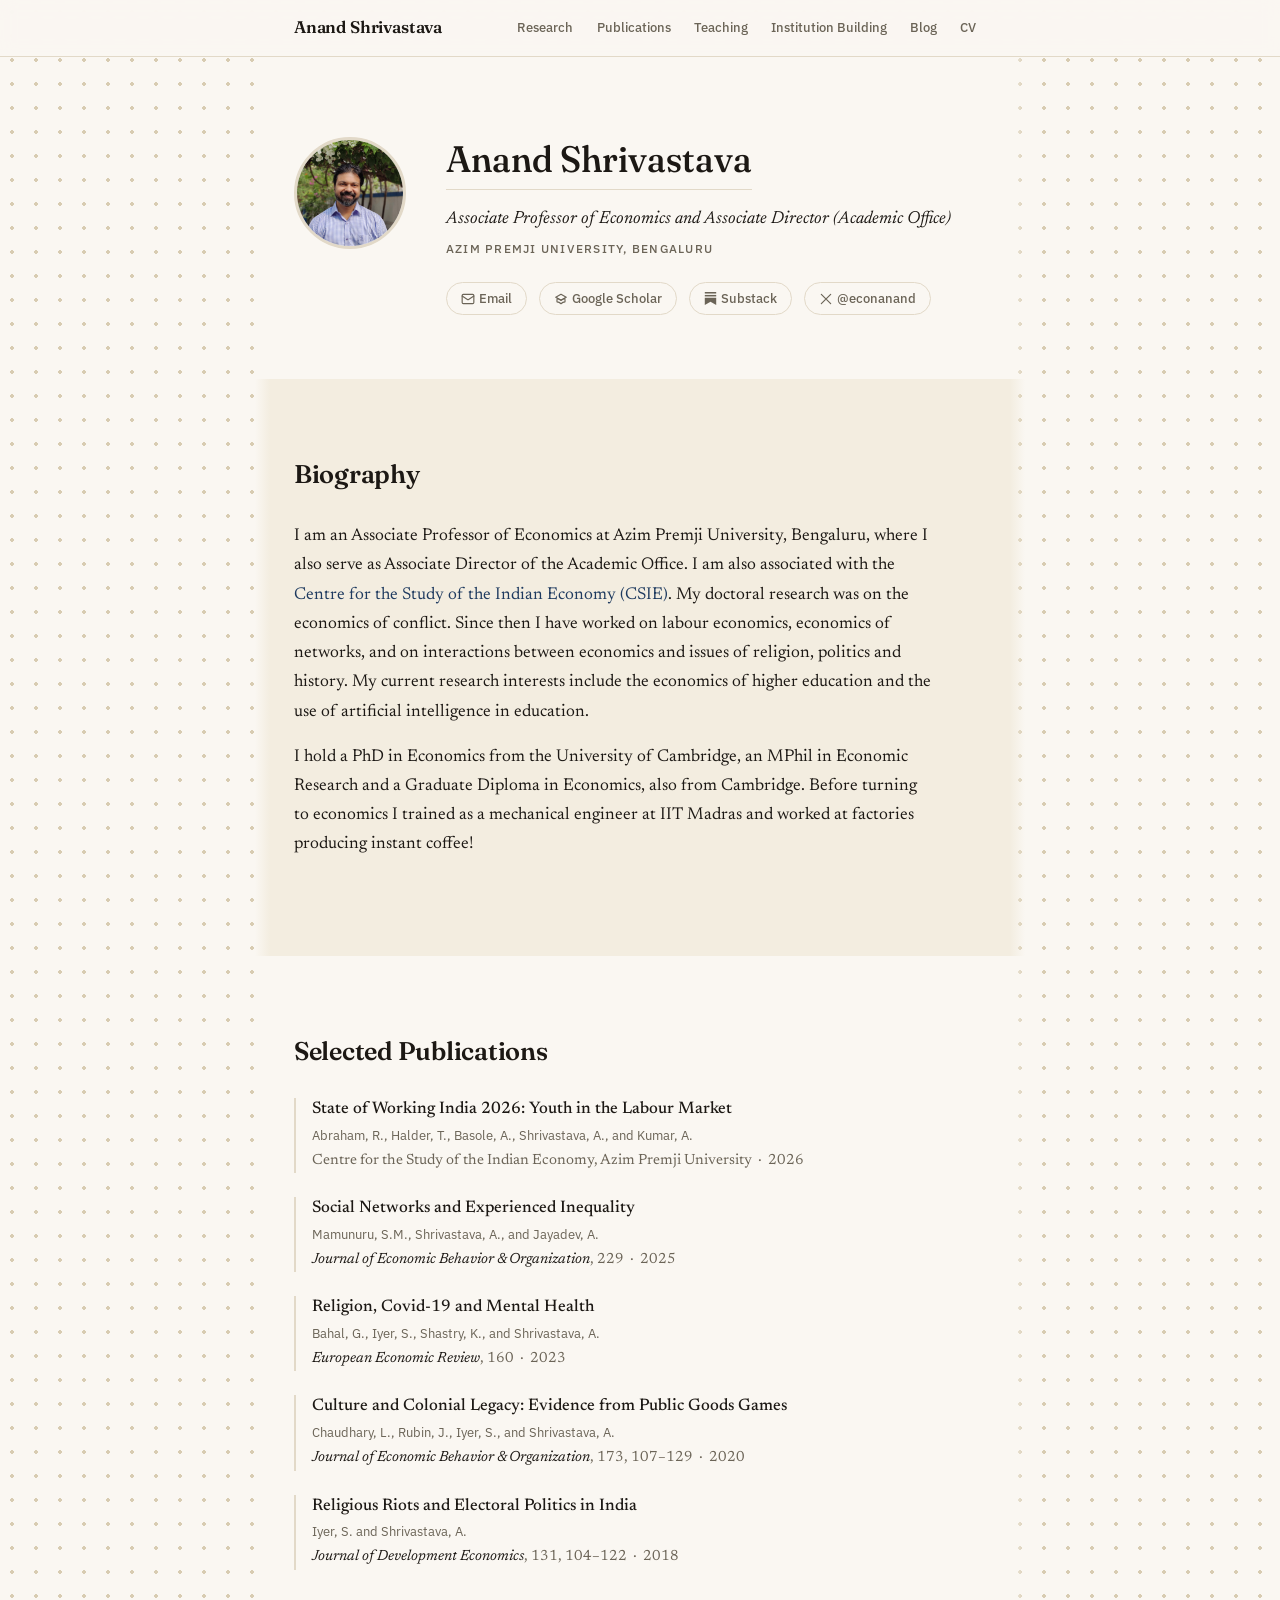
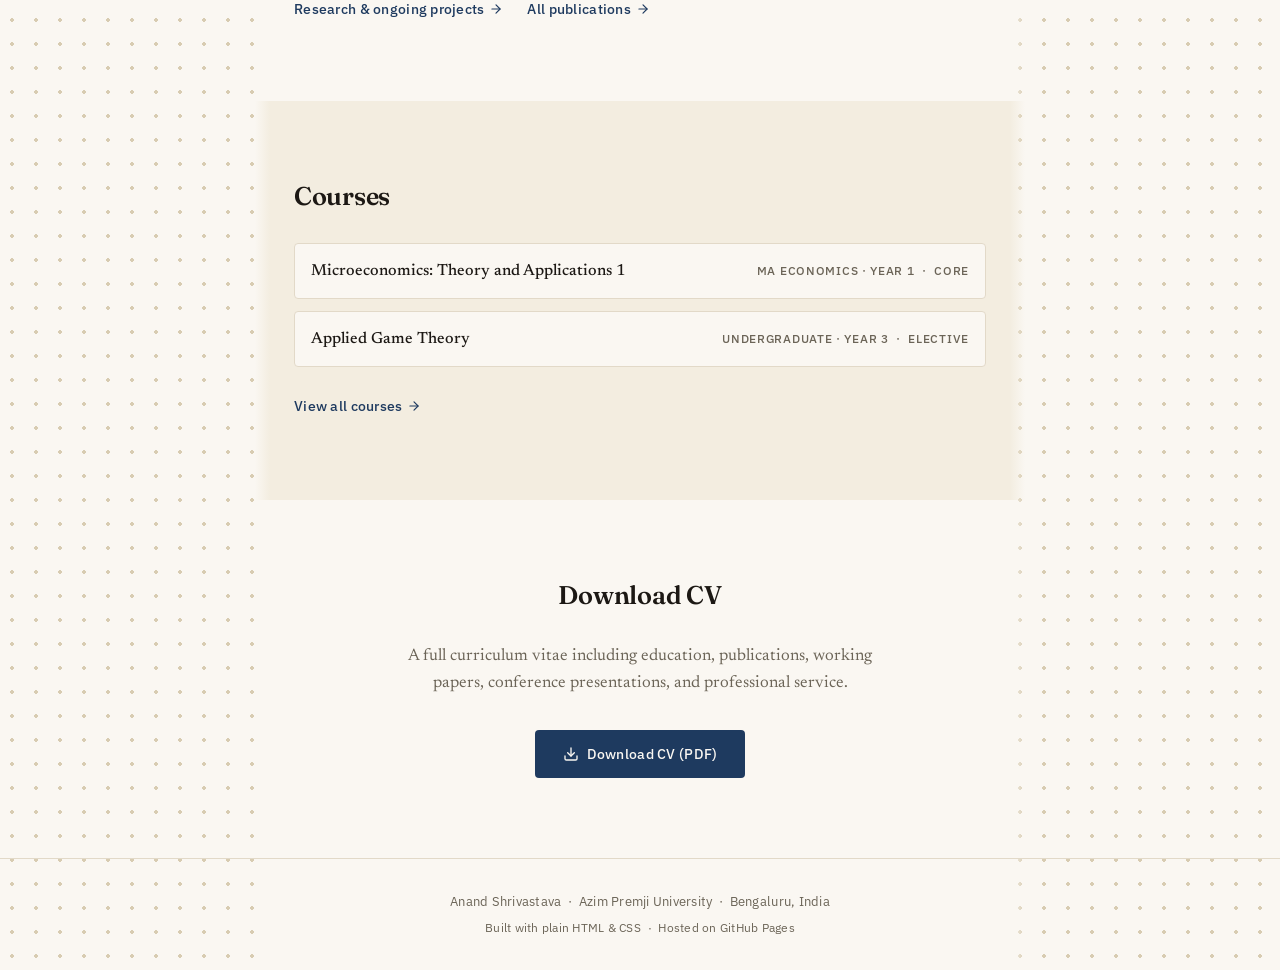
==== commit 76cacd96: "Add Substack to the landing-page social links Links to Degrees of Difficulty alongside Email, Google" ====
--- a/index.html
+++ b/index.html
@@ -55,6 +55,10 @@
               <svg width="14" height="14" viewBox="0 0 24 24" fill="none" stroke="currentColor" stroke-width="2" stroke-linecap="round" stroke-linejoin="round"><path d="M12 14l9-5-9-5-9 5 9 5z"/><path d="M12 14l6.16-3.422a12.083 12.083 0 01.665 6.479A11.952 11.952 0 0012 20.055a11.952 11.952 0 00-6.824-2.998 12.078 12.078 0 01.665-6.479L12 14z"/></svg>
               Google Scholar
             </a>
+            <a href="https://degreesofdifficulty.substack.com" target="_blank" rel="noopener">
+              <svg width="13" height="13" viewBox="0 0 24 24" fill="currentColor" aria-hidden="true"><path d="M22.539 0H1.46v2.836h21.08V0z"/><path d="M22.539 8.242H1.46V5.406h21.08v2.836z"/><path d="M1.46 10.812V24L12 18.11 22.54 24V10.812H1.46z"/></svg>
+              Substack
+            </a>
             <a href="https://x.com/econanand" target="_blank" rel="noopener">
               <svg width="14" height="14" viewBox="0 0 24 24" fill="none" stroke="currentColor" stroke-width="2" stroke-linecap="round" stroke-linejoin="round"><path d="M4 4l16 16M4 20L20 4"/></svg>
               @econanand
--- a/style.css
+++ b/style.css
@@ -550,6 +550,101 @@
   padding-top: 0.75rem;
   border-top: 1px solid var(--border);
 }
+
+/* =====================================================================
+   PUBLIC LECTURES — video cards (teaching page)
+   ===================================================================== */
+.lecture-list {
+  display: flex;
+  flex-direction: column;
+  gap: 2rem;
+}
+
+.lecture-card {
+  display: grid;
+  grid-template-columns: 260px 1fr;
+  gap: 1.5rem;
+  align-items: start;
+  padding: 1.25rem;
+  border: 1px solid var(--border);
+  border-radius: 4px;
+  background: var(--bg);
+  transition: border-color 0.15s, transform 0.15s;
+}
+
+.lecture-card:hover {
+  border-color: var(--accent);
+  text-decoration: none;
+  transform: translateY(-1px);
+}
+
+.lecture-thumb {
+  position: relative;
+  display: block;
+  border-radius: 3px;
+  overflow: hidden;
+  background: var(--accent-dim);
+}
+
+.lecture-thumb img {
+  display: block;
+  width: 100%;
+  height: auto;
+}
+
+.lecture-play {
+  position: absolute;
+  left: 50%;
+  top: 50%;
+  transform: translate(-50%, -50%);
+  display: flex;
+  align-items: center;
+  justify-content: center;
+  width: 44px;
+  height: 44px;
+  border-radius: 50%;
+  background: rgba(28, 24, 20, 0.55);
+  color: #fff;
+  transition: background 0.15s;
+}
+
+.lecture-play svg { margin-left: 2px; }
+
+.lecture-card:hover .lecture-play { background: var(--accent); }
+
+.lecture-body {
+  display: flex;
+  flex-direction: column;
+}
+
+.lecture-title {
+  font-family: var(--font-display);
+  font-size: 1.1rem;
+  font-weight: 600;
+  color: var(--text);
+  line-height: 1.3;
+  letter-spacing: -0.01em;
+}
+
+.lecture-meta {
+  font-family: var(--font-sans);
+  font-size: 0.78rem;
+  color: var(--muted);
+  letter-spacing: 0.03em;
+  margin-top: 0.45rem;
+}
+
+.lecture-desc {
+  font-family: var(--font-serif);
+  font-size: 0.95rem;
+  color: var(--text);
+  line-height: 1.65;
+  margin-top: 0.8rem;
+}
+
+.lecture-card .view-more { margin-top: 1rem; }
+
+.lecture-card:hover .view-more { text-decoration: underline; }
 
 /* =====================================================================
    CV
@@ -756,6 +851,13 @@
   line-height: 1.4;
 }
 
+/* The title is a link to the lecture PDF; keep it looking like a quiet
+   title and shift to the accent colour on hover instead of underlining. */
+a.lec-title:hover {
+  color: var(--accent);
+  text-decoration: none;
+}
+
 .lec-pdfs {
   display: inline-flex;
   gap: 0.5rem;
@@ -780,6 +882,56 @@
   text-decoration: none;
   border-color: var(--accent);
   background: var(--accent-dim);
+}
+
+/* Resource list — compact two-column grid of annotated links / books */
+.resource-list {
+  list-style: none;
+  display: grid;
+  grid-template-columns: repeat(2, 1fr);
+  column-gap: 2.5rem;
+}
+
+.resource-list li {
+  padding: 0.8rem 0;
+  border-bottom: 1px solid var(--border);
+}
+
+.resource-title {
+  font-family: var(--font-serif);
+  font-size: 1.02rem;
+  font-weight: 500;
+  color: var(--accent);
+}
+
+.resource-desc {
+  margin-top: 0.25rem;
+  font-family: var(--font-serif);
+  font-size: 0.9rem;
+  line-height: 1.5;
+  color: var(--muted);
+}
+
+/* Book entries within a resource list: author line + student blurb */
+.book-author {
+  margin-top: 0.1rem;
+  font-family: var(--font-sans);
+  font-size: 0.78rem;
+  color: var(--muted);
+}
+
+.book-blurb {
+  margin-top: 0.4rem;
+  font-family: var(--font-serif);
+  font-style: italic;
+  font-size: 0.92rem;
+  line-height: 1.5;
+  color: var(--text);
+}
+
+.book-attrib {
+  font-style: normal;
+  color: var(--muted);
 }
 
 /* =====================================================================
@@ -800,11 +952,32 @@
 @media (max-width: 600px) {
   :root { --section-gap: 3.5rem; }
 
+  .resource-list { grid-template-columns: 1fr; column-gap: 0; }
+
   .hero-inner { flex-direction: column; gap: 1.5rem; }
 
   .avatar-photo { width: 80px; height: 80px; }
 
-  #topnav nav a { font-size: 0.76rem; padding: 0.25rem 0.45rem; }
+  /* Stack the header so the nav sits full-width below the name
+     instead of wrapping into a tall block beside it. */
+  #topnav .container {
+    flex-direction: column;
+    align-items: flex-start;
+    gap: 0.4rem;
+    min-height: 0;
+  }
+  #topnav nav {
+    justify-content: flex-start;
+    width: 100%;
+    gap: 0.4rem;
+    /* Pull the row left by the link padding so the first link's text
+       lines up under the name instead of sitting slightly indented. */
+    margin-left: -0.6rem;
+  }
+  /* Roomier tap targets on touch screens. */
+  #topnav nav a { font-size: 0.8rem; padding: 0.45rem 0.6rem; }
+  .hero-links a { padding: 0.5rem 0.9rem; }
+  .theme-pill { padding: 0.5rem 0.9rem; }
 
   .research-layout {
     grid-template-columns: 1fr;
@@ -819,6 +992,9 @@
 
   .course-item { flex-direction: column; gap: 0.25rem; }
 
+  /* Stack the lecture thumbnail above its text on narrow screens. */
+  .lecture-card { grid-template-columns: 1fr; gap: 1.1rem; }
+
 }
 
 /* =====================================================================
@@ -827,6 +1003,12 @@
 /* Keep anchored sections clear of the sticky nav when jumped to */
 section[id],
 .page-header { scroll-margin-top: 4.5rem; }
+
+/* The stacked mobile nav is taller, so give jumped-to anchors more clearance. */
+@media (max-width: 600px) {
+  section[id],
+  .page-header { scroll-margin-top: 7.5rem; }
+}
 
 @media (prefers-reduced-motion: reduce) {
   html { scroll-behavior: auto; }
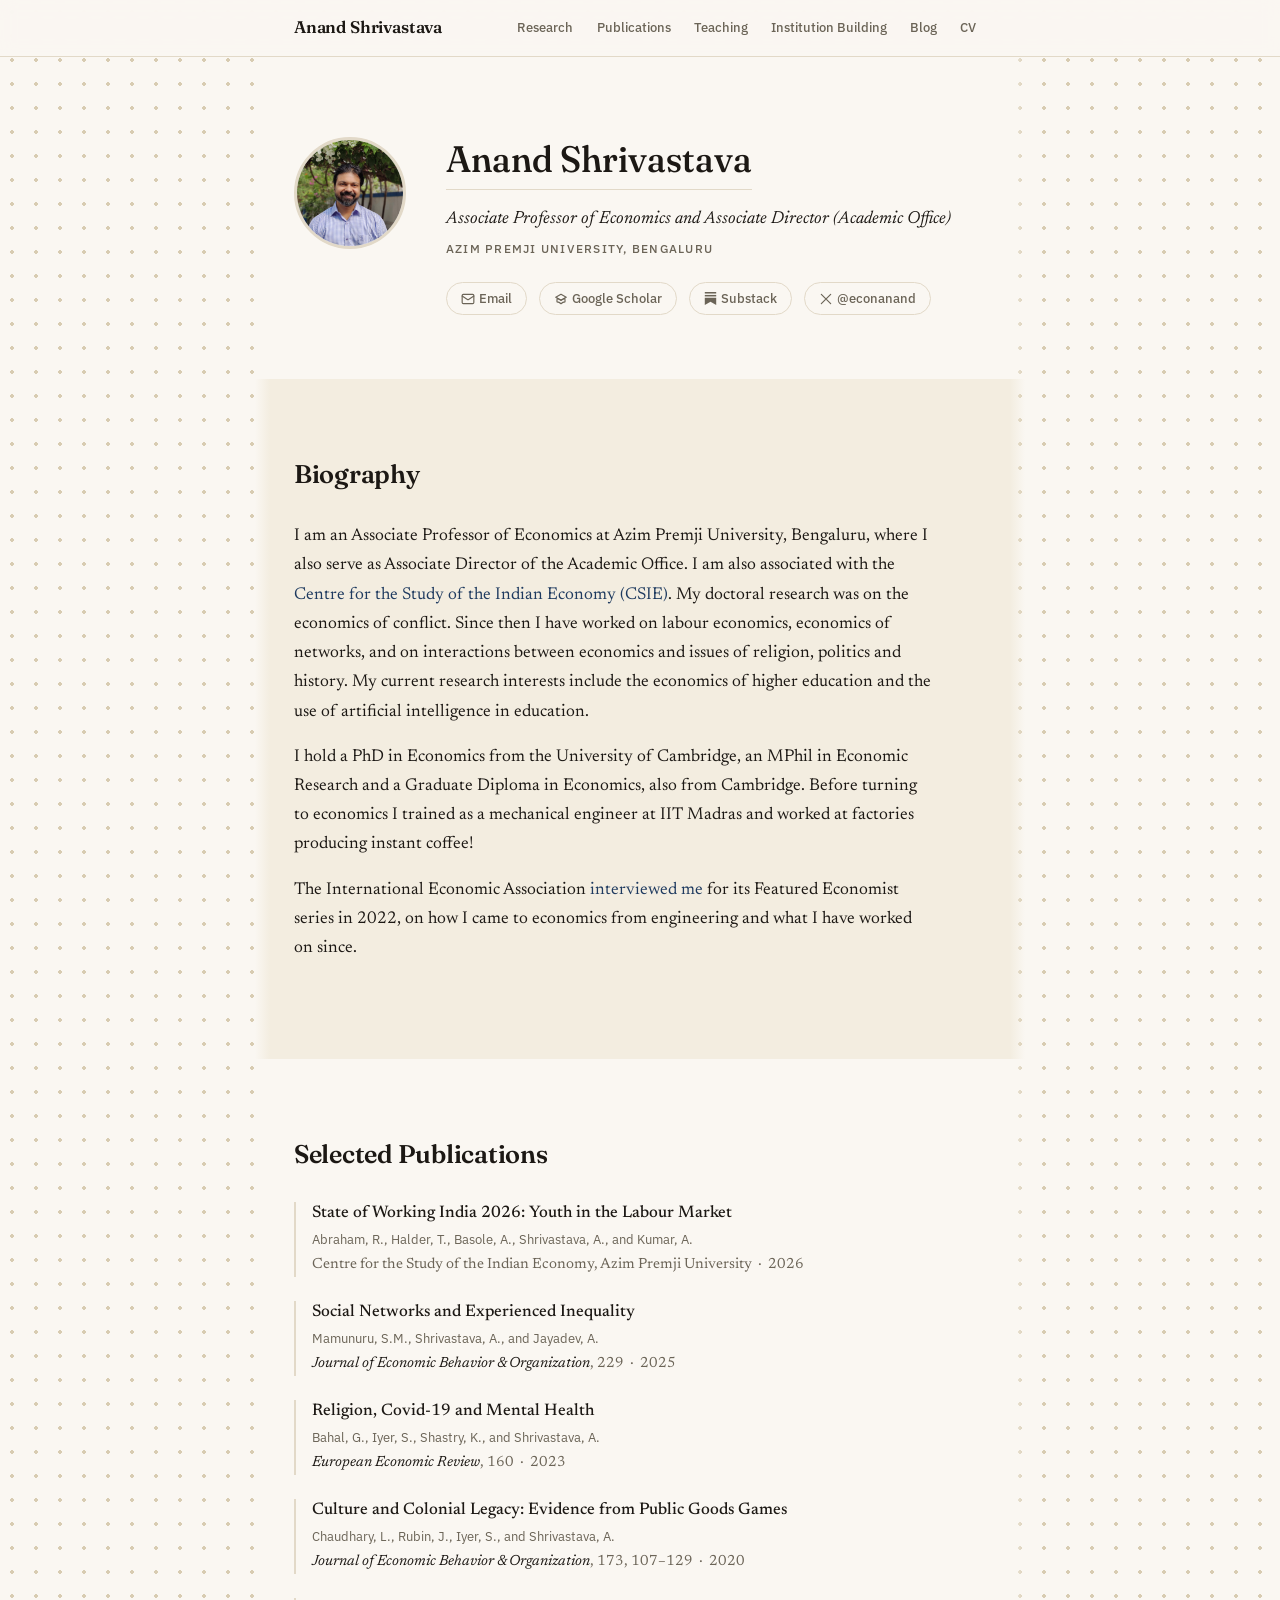
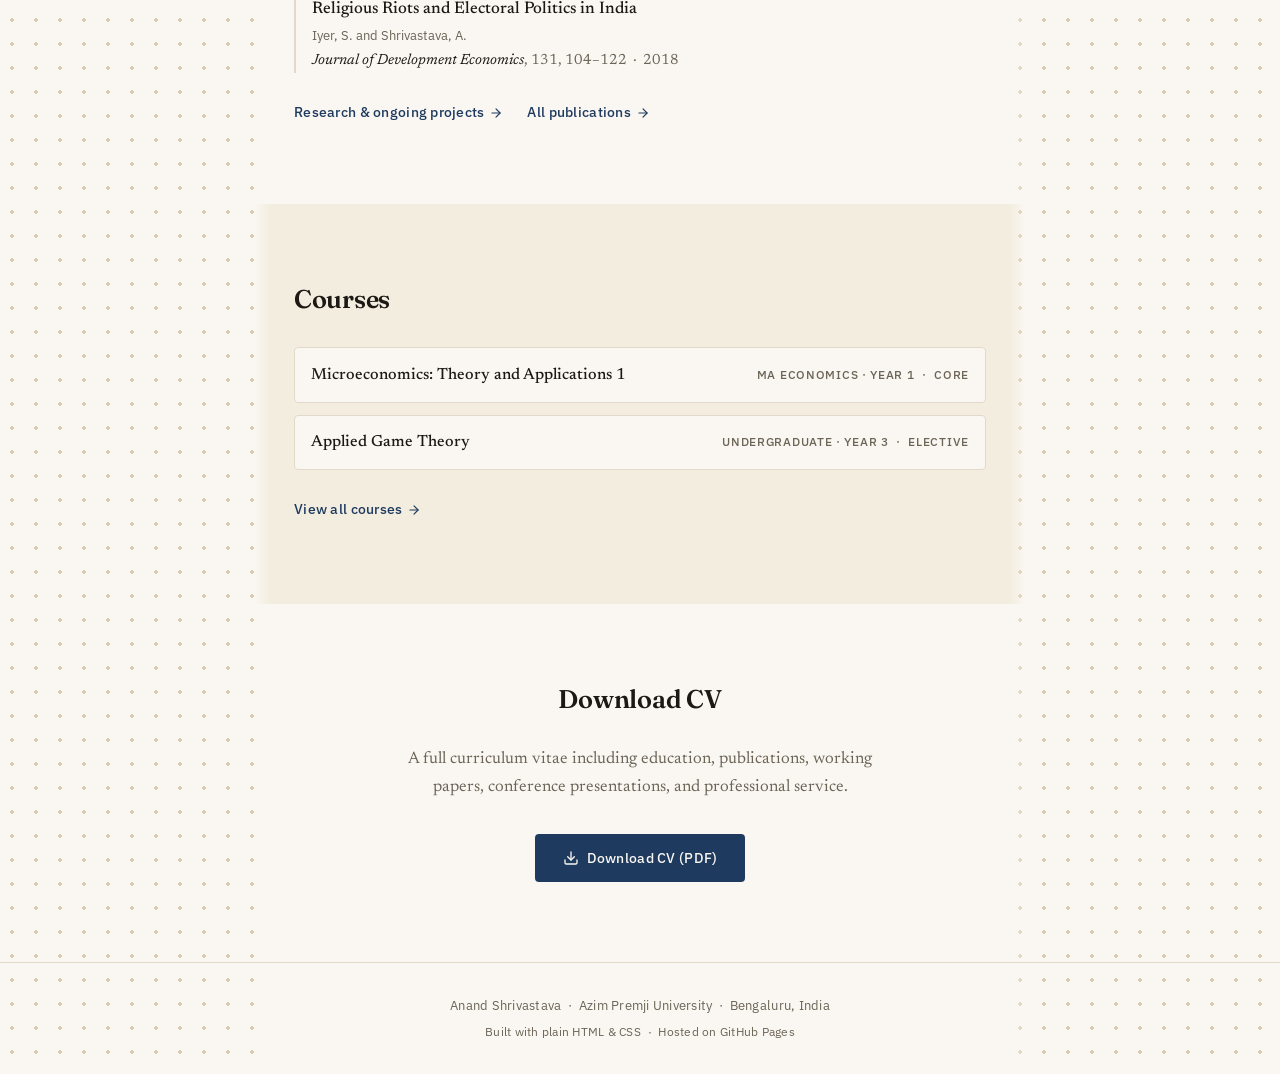
==== commit 066f9489: "Link the IEA Featured Economist interview from the biography Adds a closing line to the Biography po" ====
--- a/index.html
+++ b/index.html
@@ -89,6 +89,12 @@
         to economics I trained as a mechanical engineer at IIT Madras and worked at
         factories producing instant coffee!
       </p>
+      <p>
+        The International Economic Association
+        <a href="https://www.iea-world.org/Featured%20Economist/anand-shrivastava/" target="_blank" rel="noopener">interviewed me</a>
+        for its Featured Economist series in 2022, on how I came to economics from
+        engineering and what I have worked on since.
+      </p>
     </div>
   </section>
 
--- a/style.css
+++ b/style.css
@@ -561,10 +561,7 @@
 }
 
 .lecture-card {
-  display: grid;
-  grid-template-columns: 260px 1fr;
-  gap: 1.5rem;
-  align-items: start;
+  display: block;
   padding: 1.25rem;
   border: 1px solid var(--border);
   border-radius: 4px;
@@ -572,6 +569,12 @@
   transition: border-color 0.15s, transform 0.15s;
 }
 
+.lecture-card::after {
+  content: "";
+  display: block;
+  clear: both;
+}
+
 .lecture-card:hover {
   border-color: var(--accent);
   text-decoration: none;
@@ -581,6 +584,9 @@
 .lecture-thumb {
   position: relative;
   display: block;
+  float: left;
+  width: 260px;
+  margin: 0.2rem 1.5rem 0.85rem 0;
   border-radius: 3px;
   overflow: hidden;
   background: var(--accent-dim);
@@ -612,12 +618,8 @@
 
 .lecture-card:hover .lecture-play { background: var(--accent); }
 
-.lecture-body {
-  display: flex;
-  flex-direction: column;
-}
-
 .lecture-title {
+  display: block;
   font-family: var(--font-display);
   font-size: 1.1rem;
   font-weight: 600;
@@ -627,6 +629,7 @@
 }
 
 .lecture-meta {
+  display: block;
   font-family: var(--font-sans);
   font-size: 0.78rem;
   color: var(--muted);
@@ -635,6 +638,7 @@
 }
 
 .lecture-desc {
+  display: block;
   font-family: var(--font-serif);
   font-size: 0.95rem;
   color: var(--text);
@@ -993,7 +997,7 @@
   .course-item { flex-direction: column; gap: 0.25rem; }
 
   /* Stack the lecture thumbnail above its text on narrow screens. */
-  .lecture-card { grid-template-columns: 1fr; gap: 1.1rem; }
+  .lecture-thumb { float: none; width: 100%; margin: 0 0 1.1rem 0; }
 
 }
 
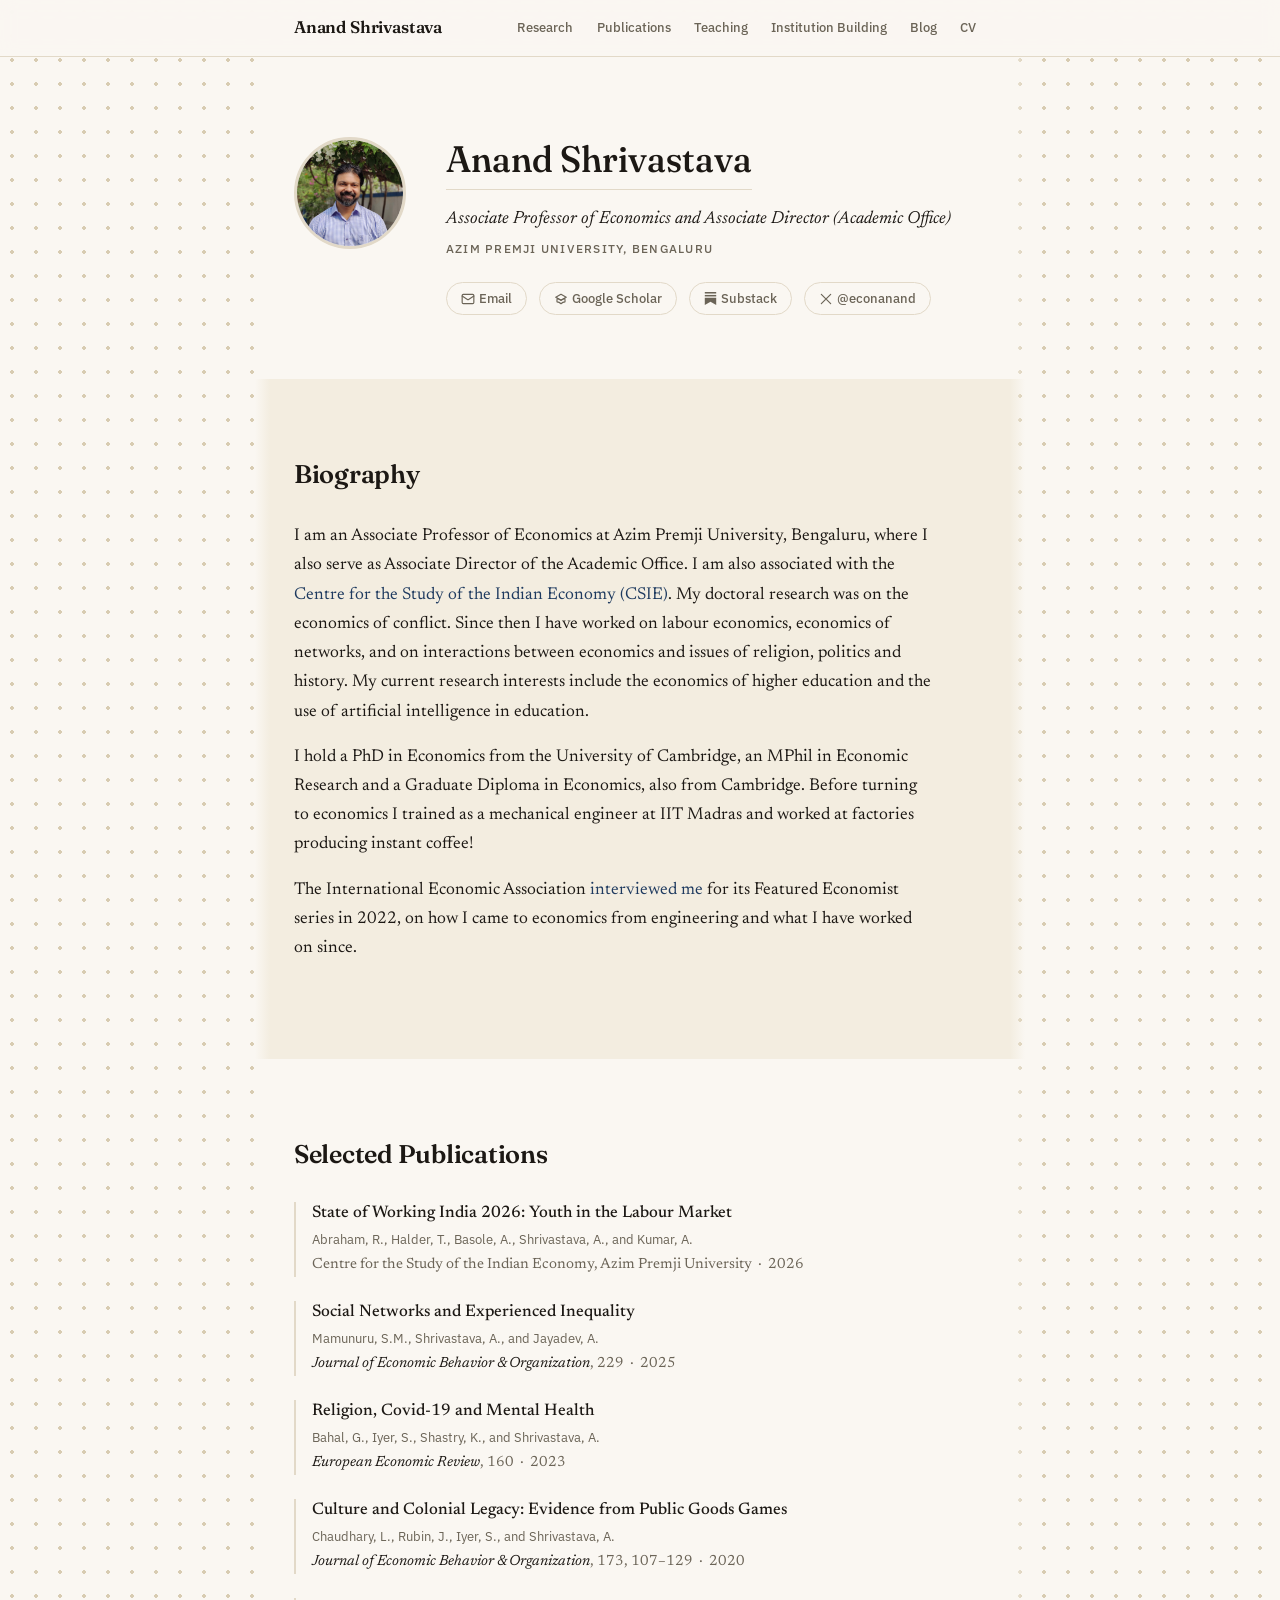
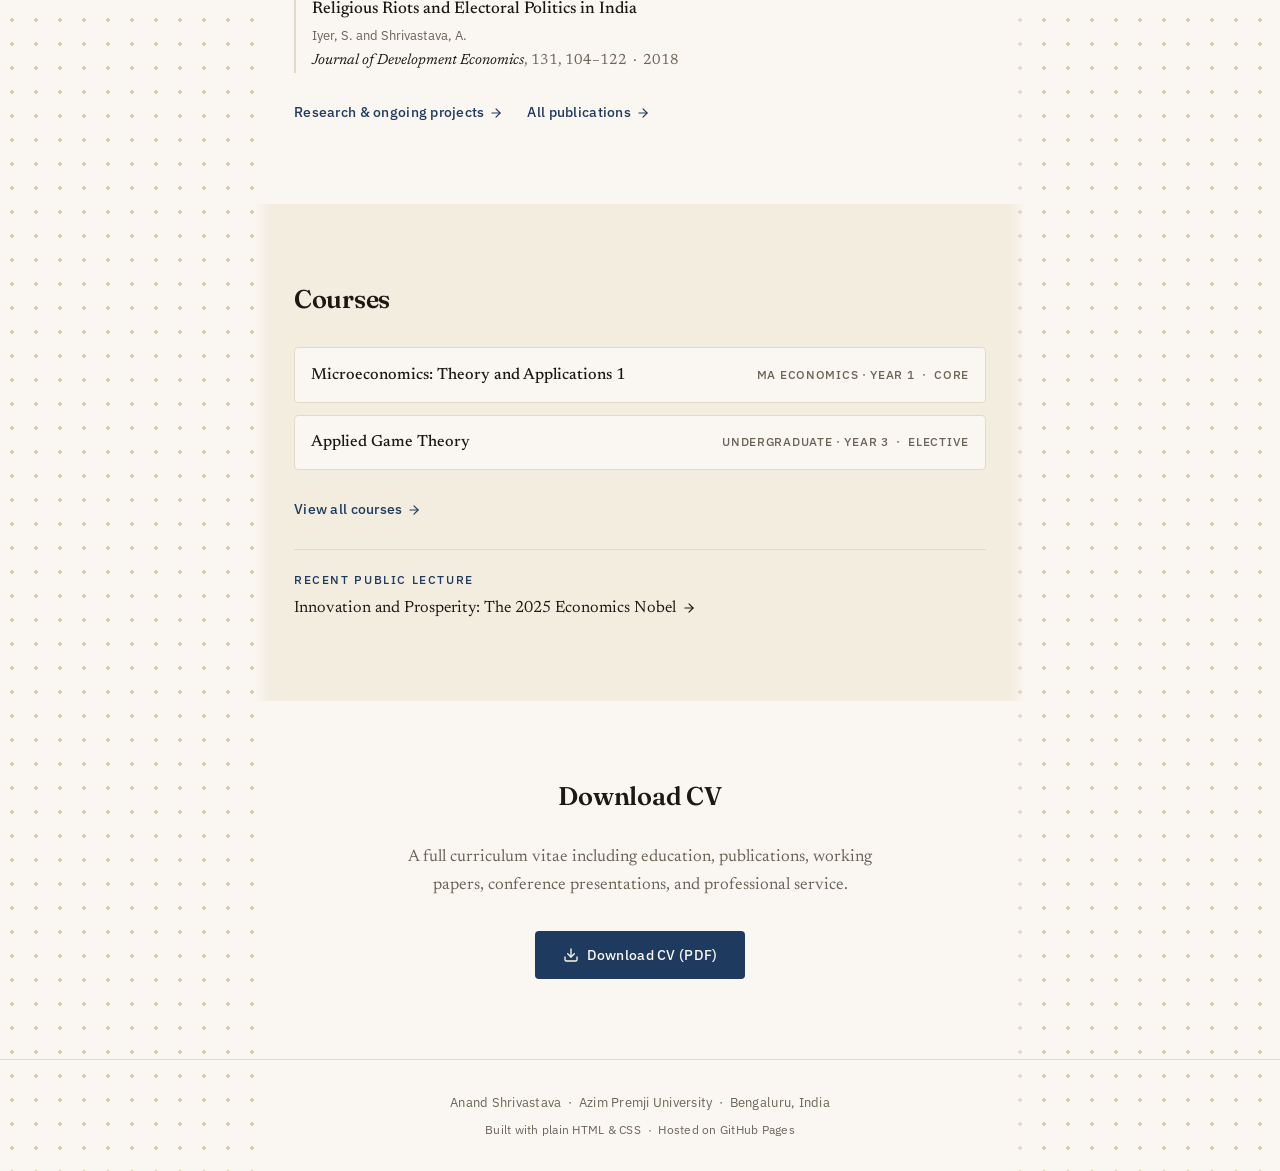
==== commit c4b28acb: "Point at the public lecture from the landing page Names the lecture under Courses and links to the s" ====
--- a/index.html
+++ b/index.html
@@ -170,6 +170,14 @@
         View all courses
         <svg width="14" height="14" viewBox="0 0 24 24" fill="none" stroke="currentColor" stroke-width="2" stroke-linecap="round" stroke-linejoin="round"><path d="M5 12h14"/><path d="m12 5 7 7-7 7"/></svg>
       </a>
+
+      <p class="lecture-pointer">
+        <span class="lecture-pointer-label">Recent public lecture</span>
+        <a href="teaching.html#public-lectures">
+          Innovation and Prosperity: The 2025 Economics Nobel
+          <svg width="14" height="14" viewBox="0 0 24 24" fill="none" stroke="currentColor" stroke-width="2" stroke-linecap="round" stroke-linejoin="round"><path d="M5 12h14"/><path d="m12 5 7 7-7 7"/></svg>
+        </a>
+      </p>
     </div>
   </section>
 
--- a/style.css
+++ b/style.css
@@ -550,6 +550,38 @@
   padding-top: 0.75rem;
   border-top: 1px solid var(--border);
 }
+
+/* =====================================================================
+   PUBLIC LECTURE POINTER (landing page, under Courses)
+   ===================================================================== */
+.lecture-pointer {
+  margin-top: 1.6rem;
+  padding-top: 1.25rem;
+  border-top: 1px solid var(--border);
+}
+
+.lecture-pointer-label {
+  display: block;
+  font-family: var(--font-sans);
+  font-size: 0.72rem;
+  font-weight: 500;
+  letter-spacing: 0.14em;
+  text-transform: uppercase;
+  color: var(--accent);
+  margin-bottom: 0.35rem;
+}
+
+.lecture-pointer a {
+  font-family: var(--font-serif);
+  font-size: 1.02rem;
+  color: var(--text);
+  display: inline-flex;
+  align-items: center;
+  gap: 0.4rem;
+  line-height: 1.4;
+}
+
+.lecture-pointer a:hover { color: var(--accent); }
 
 /* =====================================================================
    PUBLIC LECTURES — video cards (teaching page)
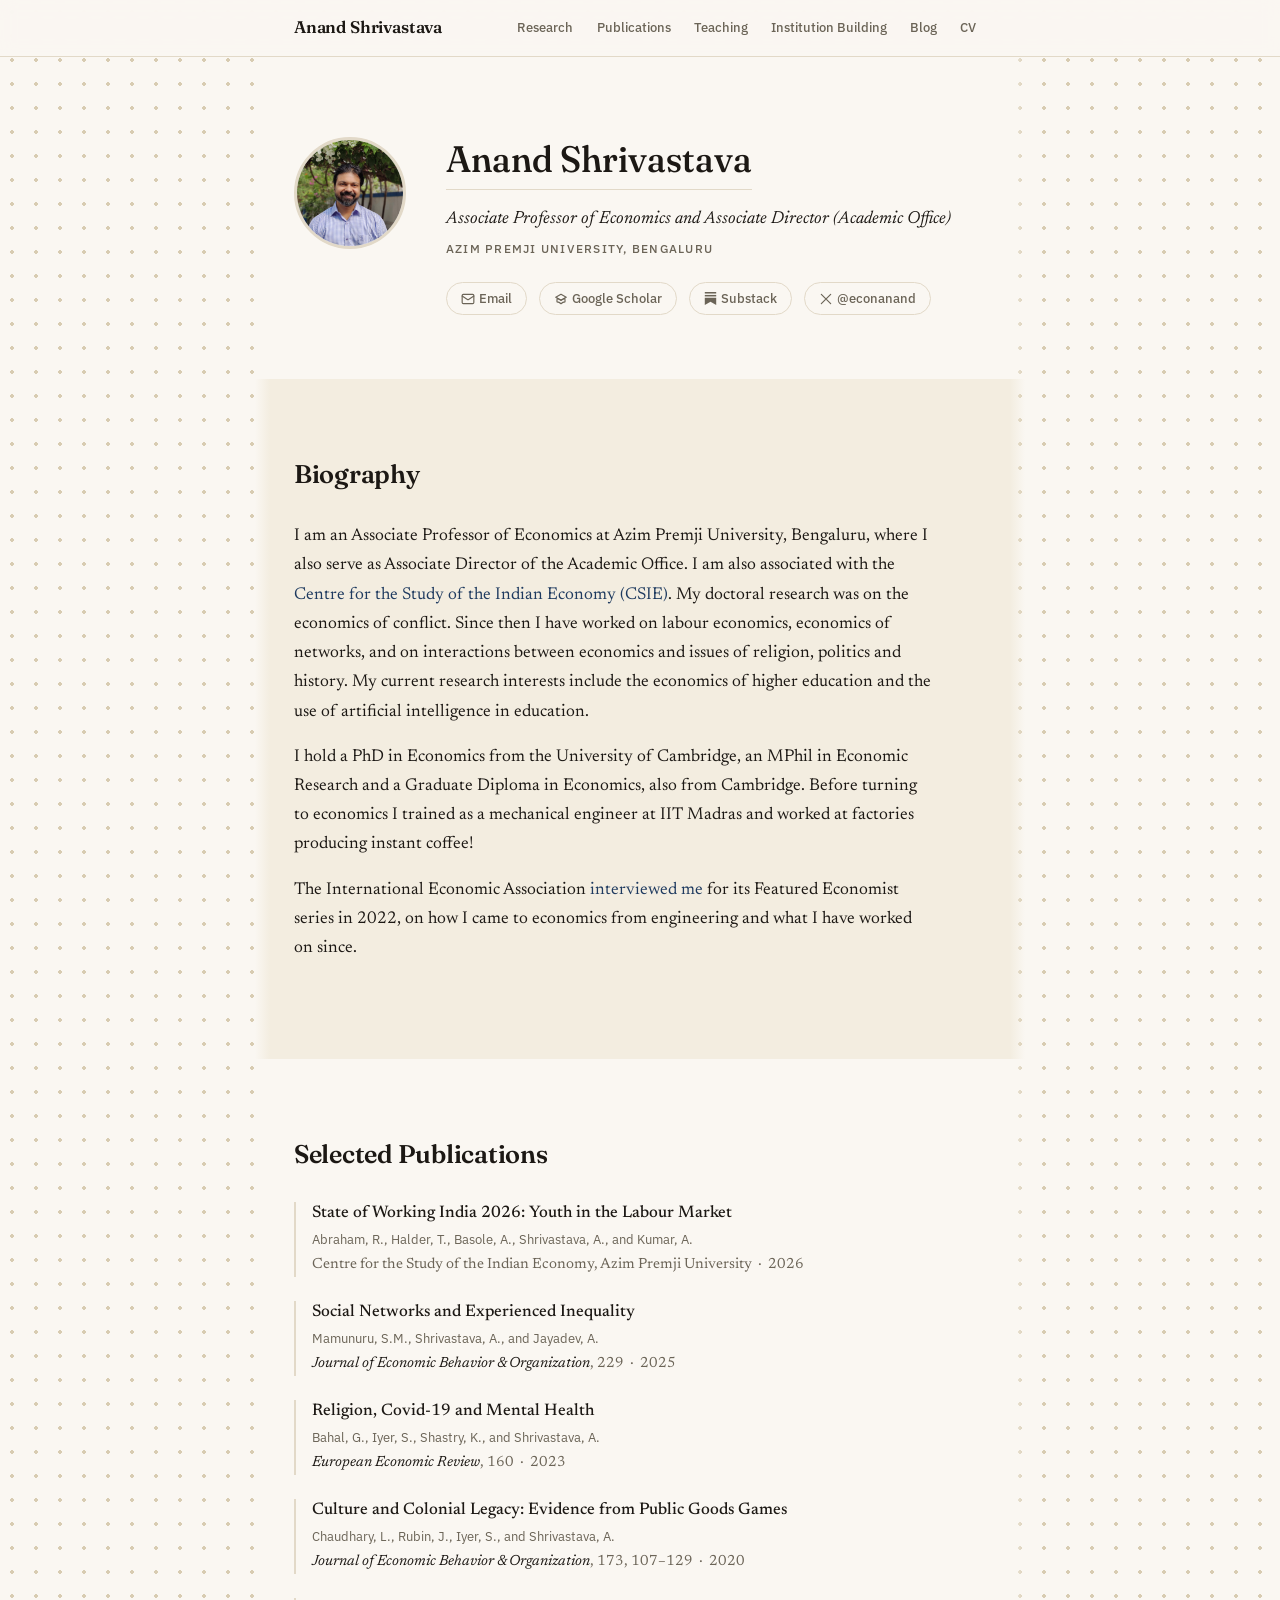
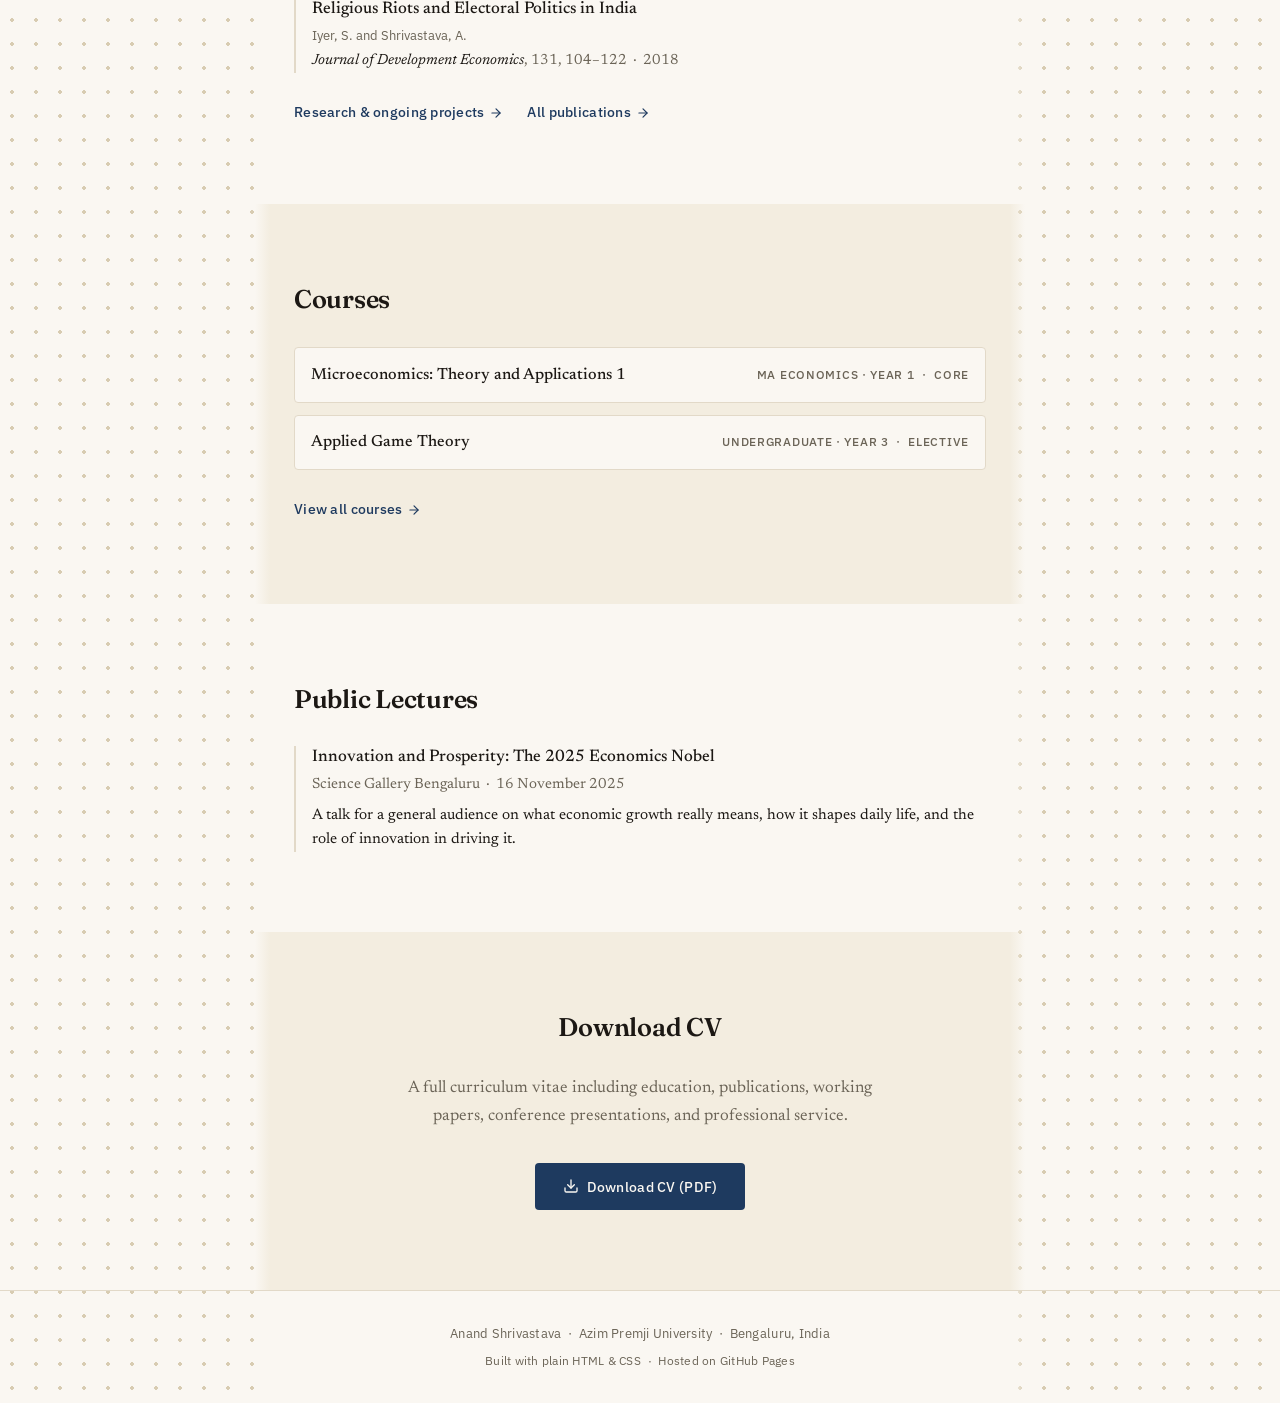
==== commit e41a697b: "Give public lectures their own section on the landing page Inside the Courses section the lecture re" ====
--- a/index.html
+++ b/index.html
@@ -170,14 +170,21 @@
         View all courses
         <svg width="14" height="14" viewBox="0 0 24 24" fill="none" stroke="currentColor" stroke-width="2" stroke-linecap="round" stroke-linejoin="round"><path d="M5 12h14"/><path d="m12 5 7 7-7 7"/></svg>
       </a>
-
-      <p class="lecture-pointer">
-        <span class="lecture-pointer-label">Recent public lecture</span>
-        <a href="teaching.html#public-lectures">
-          Innovation and Prosperity: The 2025 Economics Nobel
-          <svg width="14" height="14" viewBox="0 0 24 24" fill="none" stroke="currentColor" stroke-width="2" stroke-linecap="round" stroke-linejoin="round"><path d="M5 12h14"/><path d="m12 5 7 7-7 7"/></svg>
-        </a>
-      </p>
+    </div>
+  </section>
+
+  <!-- PUBLIC LECTURES -->
+  <section id="public-lectures-overview">
+    <div class="container">
+      <h2 class="section-title">Public Lectures</h2>
+
+      <div class="pub-list">
+        <div class="pub-item">
+          <p class="pub-title"><a href="https://youtu.be/VvfiFq9r9p0" target="_blank" rel="noopener">Innovation and Prosperity: The 2025 Economics Nobel</a></p>
+          <p class="pub-venue">Science Gallery Bengaluru &nbsp;·&nbsp; 16 November 2025</p>
+          <p class="post-excerpt">A talk for a general audience on what economic growth really means, how it shapes daily life, and the role of innovation in driving it.</p>
+        </div>
+      </div>
     </div>
   </section>
 
--- a/style.css
+++ b/style.css
@@ -550,38 +550,6 @@
   padding-top: 0.75rem;
   border-top: 1px solid var(--border);
 }
-
-/* =====================================================================
-   PUBLIC LECTURE POINTER (landing page, under Courses)
-   ===================================================================== */
-.lecture-pointer {
-  margin-top: 1.6rem;
-  padding-top: 1.25rem;
-  border-top: 1px solid var(--border);
-}
-
-.lecture-pointer-label {
-  display: block;
-  font-family: var(--font-sans);
-  font-size: 0.72rem;
-  font-weight: 500;
-  letter-spacing: 0.14em;
-  text-transform: uppercase;
-  color: var(--accent);
-  margin-bottom: 0.35rem;
-}
-
-.lecture-pointer a {
-  font-family: var(--font-serif);
-  font-size: 1.02rem;
-  color: var(--text);
-  display: inline-flex;
-  align-items: center;
-  gap: 0.4rem;
-  line-height: 1.4;
-}
-
-.lecture-pointer a:hover { color: var(--accent); }
 
 /* =====================================================================
    PUBLIC LECTURES — video cards (teaching page)
